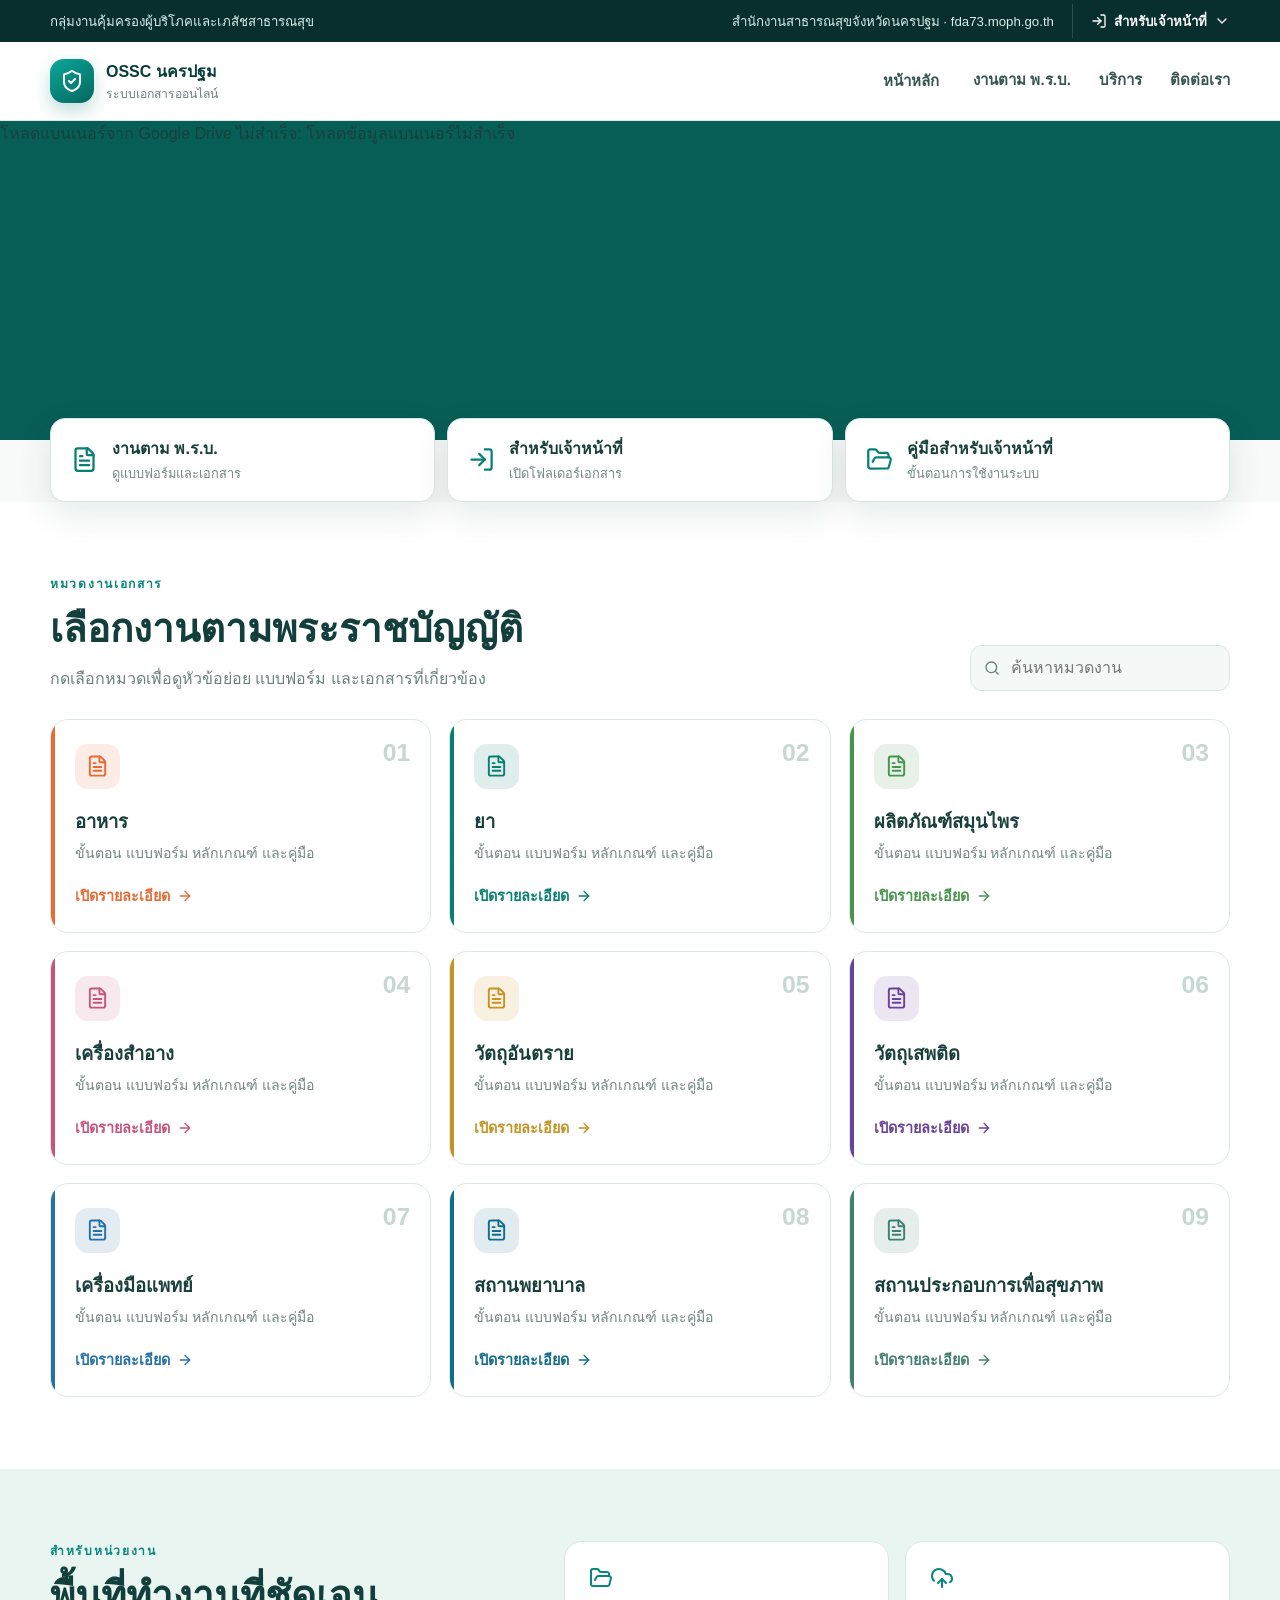
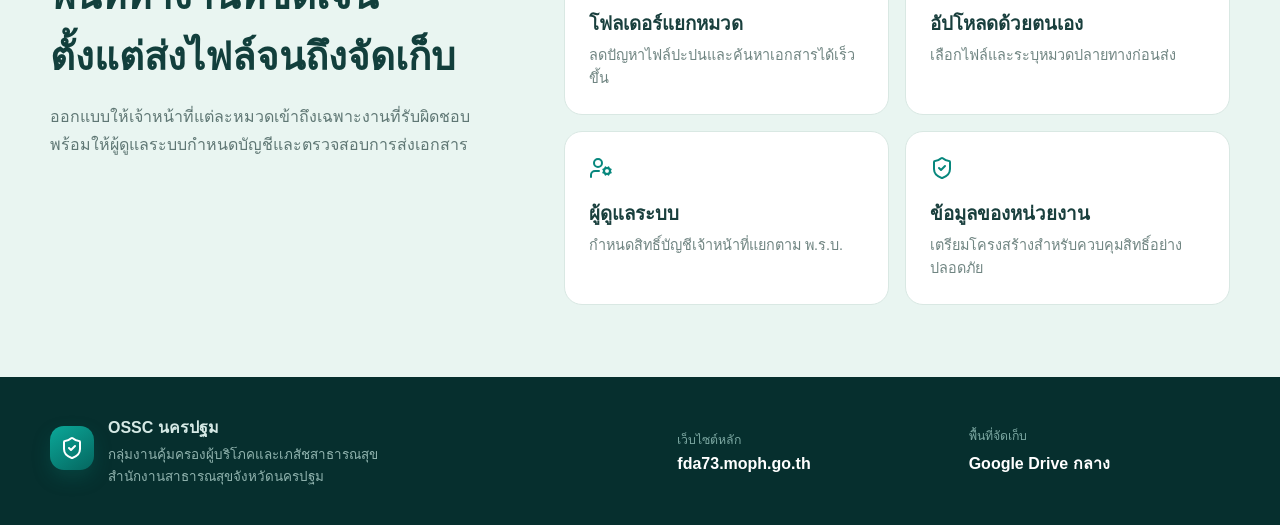
==== index.html @ 19f2eda3 "Add files via upload" ====
<!doctype html>
<html lang="th"><head><meta charset="UTF-8"><meta name="viewport" content="width=device-width, initial-scale=1"><title>OSSC นครปฐม | ระบบเอกสารออนไลน์</title><meta name="description" content="ระบบเอกสารออนไลน์ สำนักงานสาธารณสุขจังหวัดนครปฐม"><link rel="icon" href="./favicon.svg"><link rel="stylesheet" href="./styles.css" defer></head><body><div id="root"></div><script defer src="./app.js"></script></body></html>
---- styles.css ----
:root{--deep:#063d3a;--teal:#07877d;--paper:#f7faf8;--line:#d8e5e1}*{box-sizing:border-box}html{scroll-behavior:smooth}body{margin:0;background:var(--paper);color:#193f3d;font-family:"Noto Sans Thai","Leelawadee UI",Tahoma,Arial,sans-serif}button,input,select{font:inherit}.container{width:min(1180px,calc(100% - 40px));margin:auto}.topline{background:#082f2e;color:#d6efea;font-size:.83rem}.top-inner{height:38px;display:flex;align-items:center;justify-content:space-between}.main-header{position:sticky;top:0;z-index:40;background:#fffffff5;border-bottom:1px solid #dce9e5;backdrop-filter:blur(12px)}.nav-wrap{height:78px;display:flex;align-items:center;gap:32px}.brand{display:flex;align-items:center;gap:12px;color:var(--deep);text-decoration:none}.brand-mark{width:44px;height:44px;border-radius:14px;display:grid;place-items:center;background:linear-gradient(145deg,#0ba899,#05665f);color:#fff;box-shadow:0 8px 18px #087c7140}.brand-mark svg{width:28px}.brand strong,.brand small{display:block}.brand small{color:#66817e;font-size:.76rem}.nav-links{display:flex;gap:28px;margin-left:auto}.nav-links a{color:#355653;text-decoration:none;font-weight:700;font-size:.94rem}.login-button,.primary-action{border:0;background:var(--deep);color:#fff;border-radius:12px;padding:12px 17px;display:flex;align-items:center;gap:9px;font-weight:800;cursor:pointer}.login-button svg,.primary-action svg,.law-card a svg,.workspace-head a svg{width:18px}.menu-button{display:none;border:0;background:transparent;color:var(--deep)}
.hero{background:radial-gradient(circle at 80% 20%,#32b5a638 0,transparent 24%),linear-gradient(135deg,#effaf6,#d7f0e9 50%,#f8fbf9);padding:72px 0 66px}.hero-layout{display:grid;grid-template-columns:1.2fr .8fr;gap:70px;align-items:center}.eyebrow,.section-heading span,.service-intro>span,.panel-kicker,.modal-kicker,.workspace-head span{letter-spacing:.14em;color:#07877d;font-size:.76rem;font-weight:900}.hero h1{font-size:clamp(2.7rem,5vw,4.8rem);line-height:1.05;letter-spacing:-.045em;margin:18px 0 20px;color:#0b3d3a}.hero-copy>p{font-size:1.08rem;line-height:1.8;max-width:660px;color:#4e6b68}.hero-actions{display:flex;gap:12px;margin-top:30px}.primary-action{padding:15px 20px;background:#087f75}.secondary-action{display:flex;align-items:center;padding:0 18px;color:#164b47;font-weight:800;text-decoration:none}.trust-row{display:flex;align-items:center;gap:9px;margin-top:24px;color:#4a6d68;font-size:.9rem}.trust-row svg{width:18px;color:#0b9c77}.hero-panel{background:#073e3b;color:#fff;padding:34px;border-radius:26px;box-shadow:0 28px 60px #08423d2e}.hero-panel h2{font-size:1.65rem;margin:7px 0 24px}.steps{border-top:1px solid #ffffff29}.steps>div{display:flex;align-items:center;gap:16px;padding:16px 0;border-bottom:1px solid #ffffff26}.steps>div>span{color:#7de1d4;font-weight:900}.steps p{margin:0}.steps strong,.steps small{display:block}.steps small{color:#a9cbc6}.hero-panel>button{width:100%;margin-top:24px;border:0;border-radius:12px;background:#e7b03f;color:#183b38;font-weight:900;padding:13px;display:flex;justify-content:center;align-items:center;gap:8px}.hero-panel>button svg{width:18px}
.banner-section,.laws-section,.services-section{padding:72px 0}.section-heading{display:flex;align-items:end;justify-content:space-between;gap:24px;margin-bottom:28px}.section-heading.compact{align-items:center}.section-heading h2,.service-intro h2{font-size:clamp(1.8rem,3vw,2.7rem);margin:5px 0 0;color:#123f3c}.section-heading p{margin:7px 0 0;color:#6b807d}.slider-controls{display:flex;gap:8px}.slider-controls button{width:42px;height:42px;border:1px solid var(--line);border-radius:50%;background:white;color:#1f5d57;display:grid;place-items:center}.slider-controls svg{width:20px}.banner-frame{position:relative;border-radius:24px;overflow:hidden;background:#d9ebe7;box-shadow:0 18px 50px #1b56501a}.banner-frame img{display:block;width:100%;aspect-ratio:1907/475;object-fit:cover}.banner-dots{position:absolute;bottom:14px;left:50%;transform:translateX(-50%);display:flex;gap:7px;padding:7px 10px;background:#073b3a9c;border-radius:50px}.banner-dots button{width:7px;height:7px;border:0;padding:0;border-radius:50%;background:#ffffff6b}.banner-dots button.active{width:24px;border-radius:7px;background:#fff}.laws-section{background:#fff}.search-box{display:flex;align-items:center;gap:9px;width:260px;background:#f4f8f7;border:1px solid #d9e7e3;border-radius:12px;padding:0 13px;color:#64817d}.search-box svg{width:18px}.search-box input{border:0;outline:0;background:transparent;width:100%;height:44px}.law-grid{display:grid;grid-template-columns:repeat(3,1fr);gap:18px}.law-card{position:relative;border:1px solid #dce8e5;border-radius:18px;padding:24px;background:#fff;overflow:hidden;transition:.2s}.law-card:before{content:"";position:absolute;left:0;top:0;width:4px;height:100%;background:var(--tone)}.law-card:hover{transform:translateY(-4px);box-shadow:0 16px 36px #163f3917}.law-icon{width:45px;height:45px;border-radius:13px;display:grid;place-items:center;background:color-mix(in srgb,var(--tone) 13%,white);color:var(--tone)}.law-icon svg{width:23px}.law-number{position:absolute;right:20px;top:19px;color:#c7d7d3;font-size:1.55rem;font-weight:900}.law-card h3{font-size:1.15rem;margin:18px 0 6px}.law-card p{font-size:.88rem;color:#718582;margin:0 0 20px}.law-card a{display:flex;align-items:center;gap:7px;color:var(--tone);font-weight:900;text-decoration:none;font-size:.9rem}.services-section{background:#e9f5f1}.service-grid{display:grid;grid-template-columns:.8fr 1.2fr;gap:70px}.service-intro{position:sticky;top:120px}.service-intro p{color:#5f7774;line-height:1.75}.service-cards{display:grid;grid-template-columns:1fr 1fr;gap:16px}.service-cards>div{background:#fff;border:1px solid #d9e8e3;border-radius:18px;padding:24px}.service-cards svg{color:#07877d}.service-cards h3{margin:15px 0 6px}.service-cards p{margin:0;color:#708582;font-size:.9rem;line-height:1.6}footer{background:#062f2e;color:#d5e9e5;padding:38px 0}.footer-grid{display:grid;grid-template-columns:1.6fr .7fr .7fr;gap:30px;align-items:center}.footer-brand{display:flex;gap:14px;align-items:center}.footer-brand p{margin:4px 0 0;color:#91b4af;font-size:.84rem;line-height:1.6}footer>div>div>span{display:block;color:#7da9a3;font-size:.77rem;margin-bottom:6px}footer a{color:#fff;text-decoration:none;font-weight:800}
.modal-backdrop{position:fixed;inset:0;z-index:100;background:#042e2dc9;display:grid;place-items:center;padding:20px;backdrop-filter:blur(7px)}.login-modal{position:relative;background:#fff;border-radius:24px;padding:36px;width:min(440px,100%);box-shadow:0 30px 80px #001d1cb8}.modal-close{position:absolute;right:18px;top:18px;border:0;background:#f0f5f4;border-radius:50%;width:38px;height:38px;display:grid;place-items:center}.modal-icon{width:56px;height:56px;border-radius:17px;background:#e1f5ef;color:#087f75;display:grid;place-items:center;margin-bottom:20px}.login-modal h2{margin:5px 0;font-size:1.8rem}.login-modal>p{color:#728783;margin:0 0 22px}.login-modal form label{display:block;font-weight:800;font-size:.9rem;margin:14px 0}.login-modal input,.upload-card select{display:block;width:100%;height:48px;border:1px solid #cfe0dc;border-radius:11px;padding:0 13px;margin-top:7px;outline:none}.login-modal form button{width:100%;border:0;border-radius:11px;background:#087f75;color:#fff;height:49px;font-weight:900;display:flex;align-items:center;justify-content:center;gap:8px;margin-top:20px}.security-note{display:flex;align-items:center;gap:7px;color:#81918f;margin-top:15px}.security-note svg{width:15px}
.portal-overlay{position:fixed;inset:0;z-index:120;background:#f3f8f6;overflow:auto}.portal-overlay>header{height:76px;background:#fff;border-bottom:1px solid #dbe7e4;display:flex;align-items:center;justify-content:space-between;padding:0 28px}.portal-overlay>header>button{border:0;background:#edf5f3;color:#3e625e;border-radius:10px;padding:10px 14px;display:flex;gap:7px}.portal-body{min-height:calc(100vh - 76px);display:grid;grid-template-columns:240px 1fr}.portal-body>aside{background:#073d3a;color:#fff;padding:26px 18px}.portal-user{display:block;padding:15px;border-bottom:1px solid #ffffff26;font-weight:900}.portal-user small{display:block;color:#a8cac5;font-weight:400}.portal-body nav{margin-top:24px;display:grid;gap:6px}.portal-body nav button{display:flex;align-items:center;gap:10px;border:0;background:transparent;color:#b9d5d0;padding:12px;border-radius:10px}.portal-body nav button svg{width:19px}.portal-body nav button.active{background:#ffffff18;color:#fff}.upload-workspace{padding:40px;width:min(900px,100%);margin:auto}.workspace-head{display:flex;justify-content:space-between;align-items:end;margin-bottom:20px}.workspace-head h2{font-size:2rem;margin:5px 0}.workspace-head a{color:#087f75;text-decoration:none;font-weight:900;display:flex;gap:7px}.upload-card{background:#fff;border:1px solid #d9e7e3;border-radius:20px;padding:28px;box-shadow:0 16px 40px #174e4710}.upload-card>label{font-weight:900}.drop-zone{border:2px dashed #bdd7d1;border-radius:16px;background:#f7fbfa;text-align:center;padding:35px;margin:22px 0;cursor:pointer}.drop-zone>svg{color:#079486;width:42px;height:42px}.drop-zone h3{margin:10px 0 4px}.drop-zone p{margin:0 0 15px;color:#79908c}.drop-zone button{border:1px solid #b9d0cb;background:#fff;border-radius:9px;padding:8px 15px}.destination{display:flex;align-items:center;gap:12px;background:#edf7f4;padding:13px;border-radius:12px}.destination svg{color:#087f75}.destination span,.destination small{display:block}.destination small{color:#66817d}.upload-submit{margin-top:18px;margin-left:auto;display:flex;align-items:center;gap:8px;border:0;border-radius:11px;background:#087f75;color:white;padding:12px 20px;font-weight:900}.upload-submit:disabled{opacity:.4}.integration-note{color:#8a6a28;background:#fff7df;border:1px solid #f2d890;padding:11px;border-radius:10px;font-size:.82rem}
@media(max-width:900px){.nav-links{display:none}.nav-links.is-open{display:flex;position:absolute;top:78px;left:20px;right:20px;flex-direction:column;background:#fff;padding:20px;border:1px solid var(--line);border-radius:16px}.menu-button{display:block}.login-button{margin-left:auto}.hero-layout,.service-grid{grid-template-columns:1fr}.law-grid{grid-template-columns:1fr 1fr}.service-intro{position:static}.footer-grid{grid-template-columns:1fr 1fr}.footer-brand{grid-column:1/-1}.portal-body{grid-template-columns:1fr}.portal-body>aside{display:none}}@media(max-width:620px){.container{width:min(100% - 28px,1180px)}.top-contact{display:none}.nav-wrap{height:68px}.brand small{display:none}.login-button{font-size:0;padding:10px}.hero h1{font-size:2.55rem}.hero-layout{gap:34px}.hero-actions{flex-direction:column}.primary-action,.secondary-action{justify-content:center}.secondary-action{padding:12px}.section-heading{align-items:stretch;flex-direction:column}.search-box{width:100%}.law-grid,.service-cards{grid-template-columns:1fr}.banner-frame{border-radius:14px}.banner-frame img{aspect-ratio:2/1}.footer-grid{grid-template-columns:1fr}.footer-brand{grid-column:auto}.upload-workspace{padding:24px 14px}.workspace-head{align-items:start;flex-direction:column;gap:12px}.upload-card{padding:18px}}

/* OSSC section navigation and staff access */
.top-inner{min-height:42px;height:auto}.top-actions{display:flex;align-items:center;gap:18px}.top-actions button{border:0;border-left:1px solid #ffffff25;background:transparent;color:#fff;padding:5px 0 5px 18px;display:flex;align-items:center;gap:7px;font-weight:700;cursor:pointer}.top-actions button svg{width:16px}.brand-button{border:0;background:transparent;padding:0;text-align:left;cursor:pointer}.nav-links a,.nav-links>button{color:#355653;text-decoration:none;font-weight:700;font-size:.94rem;border:0;background:transparent;cursor:pointer}.staff-mobile{display:none}.law-card{cursor:pointer}.law-card>button{display:flex;align-items:center;gap:7px;color:var(--tone);font-weight:900;font-size:.9rem;border:0;background:transparent;padding:0;cursor:pointer}.law-card>button svg{width:16px}.google-login{width:100%;height:50px;border:1px solid #cbdad7;border-radius:11px;background:#fff;color:#244b48;font-weight:800;display:flex;align-items:center;justify-content:center;gap:11px;cursor:pointer;box-shadow:0 3px 10px #153c3610}.google-login span{font-family:Arial,sans-serif;font-size:1.25rem;font-weight:900;color:#4285f4}
.law-detail{min-height:70vh;background:#edf9f6;padding-bottom:80px}.law-hero{background:#d9eeea}.law-hero img{display:block;width:100%;aspect-ratio:1907/475;object-fit:cover}.law-detail-wrap{padding-top:28px}.back-button{border:1px solid #c9ded9;background:#fff;color:#255b55;border-radius:10px;padding:10px 14px;display:flex;align-items:center;gap:8px;font-weight:800;cursor:pointer}.back-button svg{width:18px}.law-title{text-align:center;background:#fff;border:1px solid #dce9e5;border-radius:18px;padding:26px;margin:22px 0}.law-title span{color:#07877d;font-size:.76rem;letter-spacing:.14em;font-weight:900}.law-title h1{font-size:clamp(2rem,4vw,3.2rem);margin:4px 0;color:#123f3c}.law-title p{margin:0;color:#6c817e}.accordion-grid{display:grid;grid-template-columns:1fr 1fr;align-items:start;gap:14px}.accordion-card{background:#fff;border:1px solid #d6e5e1;border-radius:13px;overflow:hidden}.accordion-card>button{width:100%;border:0;background:#087f75;color:#fff;padding:15px 18px;display:flex;align-items:center;justify-content:space-between;text-align:left;font-weight:900;cursor:pointer}.accordion-card>button svg{width:19px}.accordion-content{padding:18px}.accordion-content ul{margin:0 0 18px;padding:0;list-style:none;display:grid;gap:9px}.accordion-content li{display:flex;align-items:flex-start;gap:9px;color:#294f4b;line-height:1.55}.accordion-content li svg{width:17px;min-width:17px;color:#0a8a7e;margin-top:3px}.accordion-content>a{display:flex;align-items:center;justify-content:center;gap:8px;padding:11px;border-radius:9px;background:#e7f5f1;color:#08776e;font-weight:900;text-decoration:none}.accordion-content>a svg{width:16px}.empty-docs{text-align:center;padding:16px 10px 22px;color:#6d8480}.empty-docs svg{width:34px;color:#7aa39c}.empty-docs p{margin:8px 0 2px;font-weight:800}.empty-docs small{display:block}
@media(max-width:900px){.menu-button{margin-left:auto}.staff-mobile{display:block!important}.accordion-grid{grid-template-columns:1fr}}@media(max-width:620px){.top-actions button{border-left:0;padding-left:0}.law-hero img{aspect-ratio:2/1}}

/* Compact public introduction */
.hero-slider{position:relative;width:100%;aspect-ratio:1907/475;overflow:hidden;background:#075e57}.hero-slide-track,.hero-slide-track img{position:absolute;inset:0;width:100%;height:100%}.hero-slide-track img{object-fit:cover;opacity:0;transform:scale(1.015);transition:opacity .65s ease,transform 5.5s ease}.hero-slide-track img.active{opacity:1;transform:scale(1)}.hero-slide-arrow{position:absolute;z-index:2;top:50%;transform:translateY(-50%);width:48px;height:48px;border:1px solid #ffffff80;border-radius:50%;background:#043d3bad;color:#fff;display:grid;place-items:center;cursor:pointer;backdrop-filter:blur(6px);transition:.2s}.hero-slide-arrow:hover{background:#fff;color:#075e57}.hero-slide-arrow.previous{left:28px}.hero-slide-arrow.next{right:28px}.hero-slide-arrow svg{width:25px}.hero-slide-dots{position:absolute;z-index:2;left:50%;bottom:20px;transform:translateX(-50%);display:flex;gap:8px;padding:8px 11px;border-radius:30px;background:#033d3a99;backdrop-filter:blur(6px)}.hero-slide-dots button{width:9px;height:9px;padding:0;border:0;border-radius:10px;background:#ffffff75;cursor:pointer;transition:.2s}.hero-slide-dots button.active{width:30px;background:#fff}.hero-shortcuts{position:relative;z-index:3;margin-top:-22px}.hero-shortcuts>.container{display:grid;grid-template-columns:repeat(3,1fr);gap:12px}.hero-shortcuts a,.hero-shortcuts button{min-height:82px;border:1px solid #d8e6e2;border-radius:15px;background:#fff;color:#173f3c;text-decoration:none;display:flex;align-items:center;gap:14px;padding:17px 20px;text-align:left;box-shadow:0 12px 34px #073b361b;cursor:pointer}.hero-shortcuts svg{width:27px;height:27px;color:#087f75;flex:none}.hero-shortcuts strong,.hero-shortcuts small{display:block}.hero-shortcuts small{margin-top:2px;color:#718783;font-size:.8rem}
.compact-hero{padding:38px 0 40px}.compact-hero .hero-layout{display:block}.compact-hero .hero-copy{max-width:900px}.compact-hero h1{font-size:clamp(2rem,4vw,3.55rem);line-height:1.13;margin:10px 0 12px;letter-spacing:-.035em}.compact-hero .hero-copy>p{margin:0;max-width:760px}.compact-hero .hero-actions{margin-top:20px}.compact-hero .primary-action{text-decoration:none;width:max-content}
.staff-menu-wrap{position:relative}.staff-dropdown{position:absolute;right:0;top:calc(100% + 8px);z-index:90;width:245px;background:#fff;border:1px solid #d7e6e2;border-radius:12px;padding:7px;box-shadow:0 18px 44px #052f2d38}.top-actions .staff-dropdown button{width:100%;border:0;background:#fff;color:#214b47;padding:11px 12px;border-radius:8px;display:flex;align-items:center;gap:9px;text-align:left;font-weight:800}.top-actions .staff-dropdown button:hover{background:#eaf6f3}.top-actions .staff-dropdown svg{width:18px}
.guide-modal{position:relative;background:#fff;border-radius:24px;padding:34px;width:min(520px,100%);box-shadow:0 30px 80px #001d1cb8}.guide-modal h2{font-size:1.8rem;margin:5px 0 18px}.guide-steps{border-top:1px solid #d9e7e3}.guide-steps>div{display:flex;gap:16px;align-items:center;padding:15px 0;border-bottom:1px solid #d9e7e3}.guide-steps>div>span{color:#07877d;font-weight:900}.guide-steps p{margin:0}.guide-steps strong,.guide-steps small{display:block}.guide-steps small{color:#738984;margin-top:2px}.guide-login{width:100%;margin-top:20px;border:0;border-radius:11px;background:#087f75;color:#fff;padding:13px;font-weight:900;display:flex;align-items:center;justify-content:center;gap:8px}.guide-login svg{width:18px}
@media(max-width:900px){.hero-shortcuts>.container{grid-template-columns:1fr}.hero-shortcuts{margin-top:12px}.hero-shortcuts a,.hero-shortcuts button{min-height:68px}.hero-slider{aspect-ratio:2.35/1}.hero-slide-arrow{width:40px;height:40px}.hero-slide-arrow.previous{left:12px}.hero-slide-arrow.next{right:12px}}
@media(max-width:620px){.compact-hero{padding:30px 0}.compact-hero h1{font-size:2.2rem}.compact-hero .primary-action{width:100%}.staff-dropdown{right:-6px}.hero-slider{aspect-ratio:1.7/1}.hero-slide-track img{object-position:center}.hero-slide-dots{bottom:10px}.hero-slide-arrow{width:34px;height:34px}.hero-slide-arrow svg{width:20px}.hero-shortcuts>.container{gap:8px}.hero-shortcuts small{font-size:.76rem}}
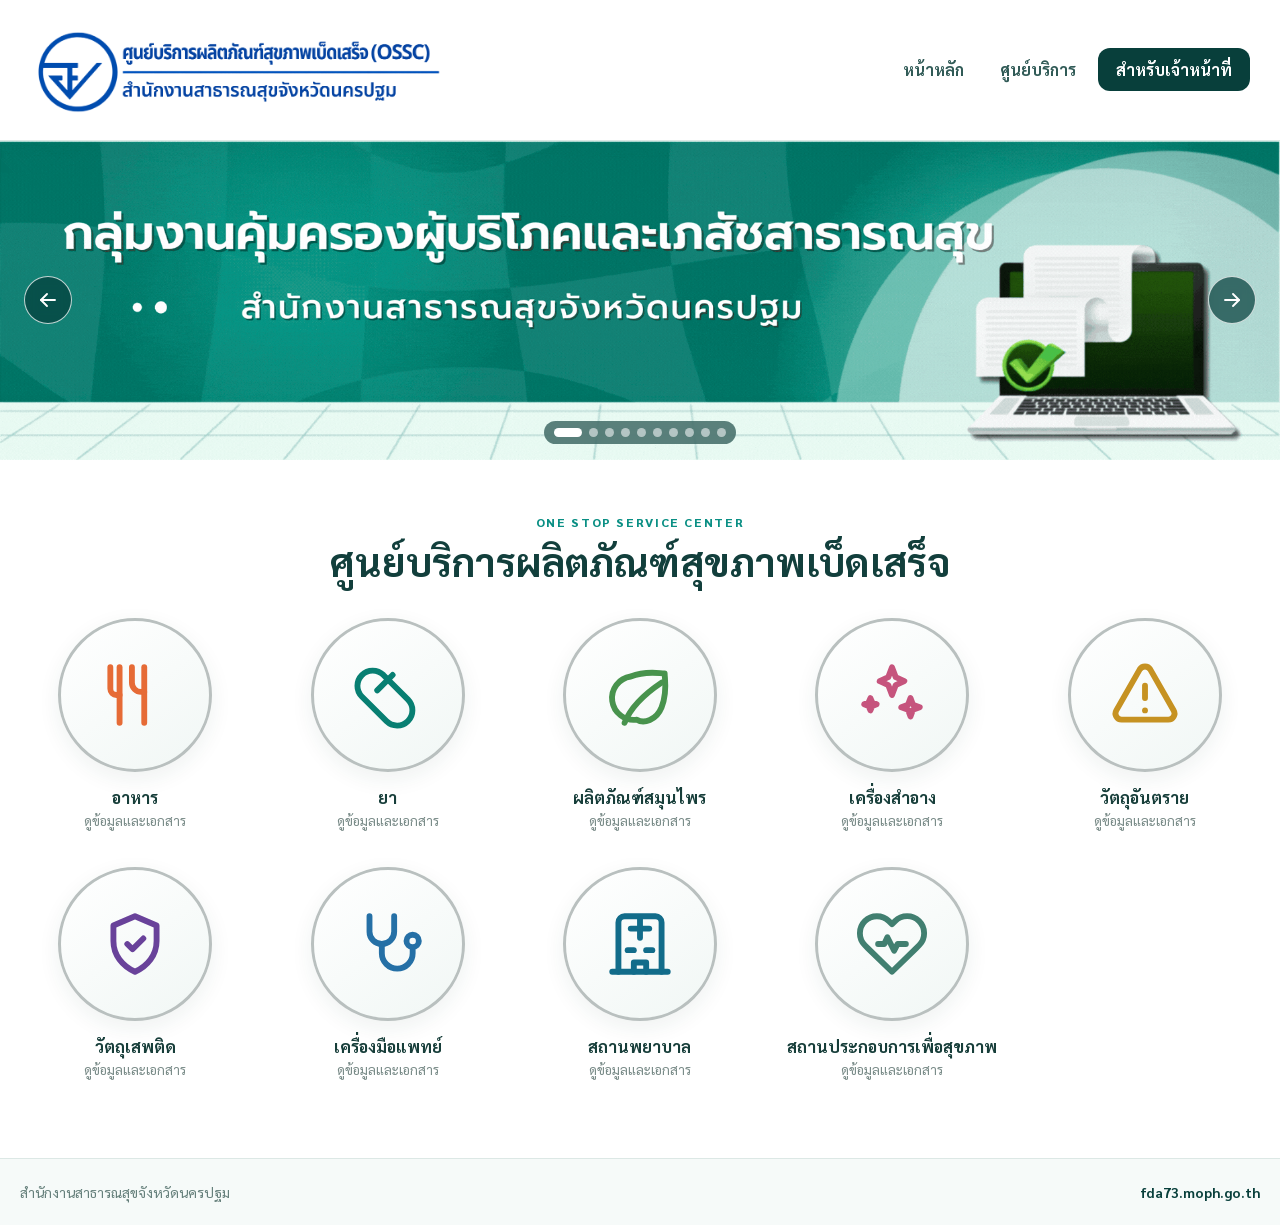
==== commit b11f503c: "index.html Updated the HTML structure and added versioning to CSS and JS files." ====
--- a/index.html
+++ b/index.html
@@ -1,2 +1,30 @@
 <!doctype html>
-<html lang="th"><head><meta charset="UTF-8"><meta name="viewport" content="width=device-width, initial-scale=1"><title>OSSC นครปฐม | ระบบเอกสารออนไลน์</title><meta name="description" content="ระบบเอกสารออนไลน์ สำนักงานสาธารณสุขจังหวัดนครปฐม"><link rel="icon" href="./favicon.svg"><link rel="stylesheet" href="./styles.css" defer></head><body><div id="root"></div><script defer src="./app.js"></script></body></html>
+<html lang="th">
+<head>
+  <meta charset="UTF-8">
+  <meta name="viewport" content="width=device-width, initial-scale=1">
+
+  <title>OSSC นครปฐม | ระบบเอกสารออนไลน์</title>
+
+  <meta
+    name="description"
+    content="ระบบเอกสารออนไลน์ สำนักงานสาธารณสุขจังหวัดนครปฐม"
+  >
+
+  <link rel="icon" href="./favicon.svg">
+
+  <link
+    rel="stylesheet"
+    href="./styles.css?v=20261006-3"
+  >
+</head>
+
+<body>
+  <div id="root"></div>
+
+  <script
+    defer
+    src="./app.js?v=20261006-3"
+  ></script>
+</body>
+</html>
--- a/styles.css
+++ b/styles.css
@@ -1,19 +1,649 @@
-:root{--deep:#063d3a;--teal:#07877d;--paper:#f7faf8;--line:#d8e5e1}*{box-sizing:border-box}html{scroll-behavior:smooth}body{margin:0;background:var(--paper);color:#193f3d;font-family:"Noto Sans Thai","Leelawadee UI",Tahoma,Arial,sans-serif}button,input,select{font:inherit}.container{width:min(1180px,calc(100% - 40px));margin:auto}.topline{background:#082f2e;color:#d6efea;font-size:.83rem}.top-inner{height:38px;display:flex;align-items:center;justify-content:space-between}.main-header{position:sticky;top:0;z-index:40;background:#fffffff5;border-bottom:1px solid #dce9e5;backdrop-filter:blur(12px)}.nav-wrap{height:78px;display:flex;align-items:center;gap:32px}.brand{display:flex;align-items:center;gap:12px;color:var(--deep);text-decoration:none}.brand-mark{width:44px;height:44px;border-radius:14px;display:grid;place-items:center;background:linear-gradient(145deg,#0ba899,#05665f);color:#fff;box-shadow:0 8px 18px #087c7140}.brand-mark svg{width:28px}.brand strong,.brand small{display:block}.brand small{color:#66817e;font-size:.76rem}.nav-links{display:flex;gap:28px;margin-left:auto}.nav-links a{color:#355653;text-decoration:none;font-weight:700;font-size:.94rem}.login-button,.primary-action{border:0;background:var(--deep);color:#fff;border-radius:12px;padding:12px 17px;display:flex;align-items:center;gap:9px;font-weight:800;cursor:pointer}.login-button svg,.primary-action svg,.law-card a svg,.workspace-head a svg{width:18px}.menu-button{display:none;border:0;background:transparent;color:var(--deep)}
-.hero{background:radial-gradient(circle at 80% 20%,#32b5a638 0,transparent 24%),linear-gradient(135deg,#effaf6,#d7f0e9 50%,#f8fbf9);padding:72px 0 66px}.hero-layout{display:grid;grid-template-columns:1.2fr .8fr;gap:70px;align-items:center}.eyebrow,.section-heading span,.service-intro>span,.panel-kicker,.modal-kicker,.workspace-head span{letter-spacing:.14em;color:#07877d;font-size:.76rem;font-weight:900}.hero h1{font-size:clamp(2.7rem,5vw,4.8rem);line-height:1.05;letter-spacing:-.045em;margin:18px 0 20px;color:#0b3d3a}.hero-copy>p{font-size:1.08rem;line-height:1.8;max-width:660px;color:#4e6b68}.hero-actions{display:flex;gap:12px;margin-top:30px}.primary-action{padding:15px 20px;background:#087f75}.secondary-action{display:flex;align-items:center;padding:0 18px;color:#164b47;font-weight:800;text-decoration:none}.trust-row{display:flex;align-items:center;gap:9px;margin-top:24px;color:#4a6d68;font-size:.9rem}.trust-row svg{width:18px;color:#0b9c77}.hero-panel{background:#073e3b;color:#fff;padding:34px;border-radius:26px;box-shadow:0 28px 60px #08423d2e}.hero-panel h2{font-size:1.65rem;margin:7px 0 24px}.steps{border-top:1px solid #ffffff29}.steps>div{display:flex;align-items:center;gap:16px;padding:16px 0;border-bottom:1px solid #ffffff26}.steps>div>span{color:#7de1d4;font-weight:900}.steps p{margin:0}.steps strong,.steps small{display:block}.steps small{color:#a9cbc6}.hero-panel>button{width:100%;margin-top:24px;border:0;border-radius:12px;background:#e7b03f;color:#183b38;font-weight:900;padding:13px;display:flex;justify-content:center;align-items:center;gap:8px}.hero-panel>button svg{width:18px}
-.banner-section,.laws-section,.services-section{padding:72px 0}.section-heading{display:flex;align-items:end;justify-content:space-between;gap:24px;margin-bottom:28px}.section-heading.compact{align-items:center}.section-heading h2,.service-intro h2{font-size:clamp(1.8rem,3vw,2.7rem);margin:5px 0 0;color:#123f3c}.section-heading p{margin:7px 0 0;color:#6b807d}.slider-controls{display:flex;gap:8px}.slider-controls button{width:42px;height:42px;border:1px solid var(--line);border-radius:50%;background:white;color:#1f5d57;display:grid;place-items:center}.slider-controls svg{width:20px}.banner-frame{position:relative;border-radius:24px;overflow:hidden;background:#d9ebe7;box-shadow:0 18px 50px #1b56501a}.banner-frame img{display:block;width:100%;aspect-ratio:1907/475;object-fit:cover}.banner-dots{position:absolute;bottom:14px;left:50%;transform:translateX(-50%);display:flex;gap:7px;padding:7px 10px;background:#073b3a9c;border-radius:50px}.banner-dots button{width:7px;height:7px;border:0;padding:0;border-radius:50%;background:#ffffff6b}.banner-dots button.active{width:24px;border-radius:7px;background:#fff}.laws-section{background:#fff}.search-box{display:flex;align-items:center;gap:9px;width:260px;background:#f4f8f7;border:1px solid #d9e7e3;border-radius:12px;padding:0 13px;color:#64817d}.search-box svg{width:18px}.search-box input{border:0;outline:0;background:transparent;width:100%;height:44px}.law-grid{display:grid;grid-template-columns:repeat(3,1fr);gap:18px}.law-card{position:relative;border:1px solid #dce8e5;border-radius:18px;padding:24px;background:#fff;overflow:hidden;transition:.2s}.law-card:before{content:"";position:absolute;left:0;top:0;width:4px;height:100%;background:var(--tone)}.law-card:hover{transform:translateY(-4px);box-shadow:0 16px 36px #163f3917}.law-icon{width:45px;height:45px;border-radius:13px;display:grid;place-items:center;background:color-mix(in srgb,var(--tone) 13%,white);color:var(--tone)}.law-icon svg{width:23px}.law-number{position:absolute;right:20px;top:19px;color:#c7d7d3;font-size:1.55rem;font-weight:900}.law-card h3{font-size:1.15rem;margin:18px 0 6px}.law-card p{font-size:.88rem;color:#718582;margin:0 0 20px}.law-card a{display:flex;align-items:center;gap:7px;color:var(--tone);font-weight:900;text-decoration:none;font-size:.9rem}.services-section{background:#e9f5f1}.service-grid{display:grid;grid-template-columns:.8fr 1.2fr;gap:70px}.service-intro{position:sticky;top:120px}.service-intro p{color:#5f7774;line-height:1.75}.service-cards{display:grid;grid-template-columns:1fr 1fr;gap:16px}.service-cards>div{background:#fff;border:1px solid #d9e8e3;border-radius:18px;padding:24px}.service-cards svg{color:#07877d}.service-cards h3{margin:15px 0 6px}.service-cards p{margin:0;color:#708582;font-size:.9rem;line-height:1.6}footer{background:#062f2e;color:#d5e9e5;padding:38px 0}.footer-grid{display:grid;grid-template-columns:1.6fr .7fr .7fr;gap:30px;align-items:center}.footer-brand{display:flex;gap:14px;align-items:center}.footer-brand p{margin:4px 0 0;color:#91b4af;font-size:.84rem;line-height:1.6}footer>div>div>span{display:block;color:#7da9a3;font-size:.77rem;margin-bottom:6px}footer a{color:#fff;text-decoration:none;font-weight:800}
-.modal-backdrop{position:fixed;inset:0;z-index:100;background:#042e2dc9;display:grid;place-items:center;padding:20px;backdrop-filter:blur(7px)}.login-modal{position:relative;background:#fff;border-radius:24px;padding:36px;width:min(440px,100%);box-shadow:0 30px 80px #001d1cb8}.modal-close{position:absolute;right:18px;top:18px;border:0;background:#f0f5f4;border-radius:50%;width:38px;height:38px;display:grid;place-items:center}.modal-icon{width:56px;height:56px;border-radius:17px;background:#e1f5ef;color:#087f75;display:grid;place-items:center;margin-bottom:20px}.login-modal h2{margin:5px 0;font-size:1.8rem}.login-modal>p{color:#728783;margin:0 0 22px}.login-modal form label{display:block;font-weight:800;font-size:.9rem;margin:14px 0}.login-modal input,.upload-card select{display:block;width:100%;height:48px;border:1px solid #cfe0dc;border-radius:11px;padding:0 13px;margin-top:7px;outline:none}.login-modal form button{width:100%;border:0;border-radius:11px;background:#087f75;color:#fff;height:49px;font-weight:900;display:flex;align-items:center;justify-content:center;gap:8px;margin-top:20px}.security-note{display:flex;align-items:center;gap:7px;color:#81918f;margin-top:15px}.security-note svg{width:15px}
-.portal-overlay{position:fixed;inset:0;z-index:120;background:#f3f8f6;overflow:auto}.portal-overlay>header{height:76px;background:#fff;border-bottom:1px solid #dbe7e4;display:flex;align-items:center;justify-content:space-between;padding:0 28px}.portal-overlay>header>button{border:0;background:#edf5f3;color:#3e625e;border-radius:10px;padding:10px 14px;display:flex;gap:7px}.portal-body{min-height:calc(100vh - 76px);display:grid;grid-template-columns:240px 1fr}.portal-body>aside{background:#073d3a;color:#fff;padding:26px 18px}.portal-user{display:block;padding:15px;border-bottom:1px solid #ffffff26;font-weight:900}.portal-user small{display:block;color:#a8cac5;font-weight:400}.portal-body nav{margin-top:24px;display:grid;gap:6px}.portal-body nav button{display:flex;align-items:center;gap:10px;border:0;background:transparent;color:#b9d5d0;padding:12px;border-radius:10px}.portal-body nav button svg{width:19px}.portal-body nav button.active{background:#ffffff18;color:#fff}.upload-workspace{padding:40px;width:min(900px,100%);margin:auto}.workspace-head{display:flex;justify-content:space-between;align-items:end;margin-bottom:20px}.workspace-head h2{font-size:2rem;margin:5px 0}.workspace-head a{color:#087f75;text-decoration:none;font-weight:900;display:flex;gap:7px}.upload-card{background:#fff;border:1px solid #d9e7e3;border-radius:20px;padding:28px;box-shadow:0 16px 40px #174e4710}.upload-card>label{font-weight:900}.drop-zone{border:2px dashed #bdd7d1;border-radius:16px;background:#f7fbfa;text-align:center;padding:35px;margin:22px 0;cursor:pointer}.drop-zone>svg{color:#079486;width:42px;height:42px}.drop-zone h3{margin:10px 0 4px}.drop-zone p{margin:0 0 15px;color:#79908c}.drop-zone button{border:1px solid #b9d0cb;background:#fff;border-radius:9px;padding:8px 15px}.destination{display:flex;align-items:center;gap:12px;background:#edf7f4;padding:13px;border-radius:12px}.destination svg{color:#087f75}.destination span,.destination small{display:block}.destination small{color:#66817d}.upload-submit{margin-top:18px;margin-left:auto;display:flex;align-items:center;gap:8px;border:0;border-radius:11px;background:#087f75;color:white;padding:12px 20px;font-weight:900}.upload-submit:disabled{opacity:.4}.integration-note{color:#8a6a28;background:#fff7df;border:1px solid #f2d890;padding:11px;border-radius:10px;font-size:.82rem}
-@media(max-width:900px){.nav-links{display:none}.nav-links.is-open{display:flex;position:absolute;top:78px;left:20px;right:20px;flex-direction:column;background:#fff;padding:20px;border:1px solid var(--line);border-radius:16px}.menu-button{display:block}.login-button{margin-left:auto}.hero-layout,.service-grid{grid-template-columns:1fr}.law-grid{grid-template-columns:1fr 1fr}.service-intro{position:static}.footer-grid{grid-template-columns:1fr 1fr}.footer-brand{grid-column:1/-1}.portal-body{grid-template-columns:1fr}.portal-body>aside{display:none}}@media(max-width:620px){.container{width:min(100% - 28px,1180px)}.top-contact{display:none}.nav-wrap{height:68px}.brand small{display:none}.login-button{font-size:0;padding:10px}.hero h1{font-size:2.55rem}.hero-layout{gap:34px}.hero-actions{flex-direction:column}.primary-action,.secondary-action{justify-content:center}.secondary-action{padding:12px}.section-heading{align-items:stretch;flex-direction:column}.search-box{width:100%}.law-grid,.service-cards{grid-template-columns:1fr}.banner-frame{border-radius:14px}.banner-frame img{aspect-ratio:2/1}.footer-grid{grid-template-columns:1fr}.footer-brand{grid-column:auto}.upload-workspace{padding:24px 14px}.workspace-head{align-items:start;flex-direction:column;gap:12px}.upload-card{padding:18px}}
-
-/* OSSC section navigation and staff access */
-.top-inner{min-height:42px;height:auto}.top-actions{display:flex;align-items:center;gap:18px}.top-actions button{border:0;border-left:1px solid #ffffff25;background:transparent;color:#fff;padding:5px 0 5px 18px;display:flex;align-items:center;gap:7px;font-weight:700;cursor:pointer}.top-actions button svg{width:16px}.brand-button{border:0;background:transparent;padding:0;text-align:left;cursor:pointer}.nav-links a,.nav-links>button{color:#355653;text-decoration:none;font-weight:700;font-size:.94rem;border:0;background:transparent;cursor:pointer}.staff-mobile{display:none}.law-card{cursor:pointer}.law-card>button{display:flex;align-items:center;gap:7px;color:var(--tone);font-weight:900;font-size:.9rem;border:0;background:transparent;padding:0;cursor:pointer}.law-card>button svg{width:16px}.google-login{width:100%;height:50px;border:1px solid #cbdad7;border-radius:11px;background:#fff;color:#244b48;font-weight:800;display:flex;align-items:center;justify-content:center;gap:11px;cursor:pointer;box-shadow:0 3px 10px #153c3610}.google-login span{font-family:Arial,sans-serif;font-size:1.25rem;font-weight:900;color:#4285f4}
-.law-detail{min-height:70vh;background:#edf9f6;padding-bottom:80px}.law-hero{background:#d9eeea}.law-hero img{display:block;width:100%;aspect-ratio:1907/475;object-fit:cover}.law-detail-wrap{padding-top:28px}.back-button{border:1px solid #c9ded9;background:#fff;color:#255b55;border-radius:10px;padding:10px 14px;display:flex;align-items:center;gap:8px;font-weight:800;cursor:pointer}.back-button svg{width:18px}.law-title{text-align:center;background:#fff;border:1px solid #dce9e5;border-radius:18px;padding:26px;margin:22px 0}.law-title span{color:#07877d;font-size:.76rem;letter-spacing:.14em;font-weight:900}.law-title h1{font-size:clamp(2rem,4vw,3.2rem);margin:4px 0;color:#123f3c}.law-title p{margin:0;color:#6c817e}.accordion-grid{display:grid;grid-template-columns:1fr 1fr;align-items:start;gap:14px}.accordion-card{background:#fff;border:1px solid #d6e5e1;border-radius:13px;overflow:hidden}.accordion-card>button{width:100%;border:0;background:#087f75;color:#fff;padding:15px 18px;display:flex;align-items:center;justify-content:space-between;text-align:left;font-weight:900;cursor:pointer}.accordion-card>button svg{width:19px}.accordion-content{padding:18px}.accordion-content ul{margin:0 0 18px;padding:0;list-style:none;display:grid;gap:9px}.accordion-content li{display:flex;align-items:flex-start;gap:9px;color:#294f4b;line-height:1.55}.accordion-content li svg{width:17px;min-width:17px;color:#0a8a7e;margin-top:3px}.accordion-content>a{display:flex;align-items:center;justify-content:center;gap:8px;padding:11px;border-radius:9px;background:#e7f5f1;color:#08776e;font-weight:900;text-decoration:none}.accordion-content>a svg{width:16px}.empty-docs{text-align:center;padding:16px 10px 22px;color:#6d8480}.empty-docs svg{width:34px;color:#7aa39c}.empty-docs p{margin:8px 0 2px;font-weight:800}.empty-docs small{display:block}
-@media(max-width:900px){.menu-button{margin-left:auto}.staff-mobile{display:block!important}.accordion-grid{grid-template-columns:1fr}}@media(max-width:620px){.top-actions button{border-left:0;padding-left:0}.law-hero img{aspect-ratio:2/1}}
-
-/* Compact public introduction */
-.hero-slider{position:relative;width:100%;aspect-ratio:1907/475;overflow:hidden;background:#075e57}.hero-slide-track,.hero-slide-track img{position:absolute;inset:0;width:100%;height:100%}.hero-slide-track img{object-fit:cover;opacity:0;transform:scale(1.015);transition:opacity .65s ease,transform 5.5s ease}.hero-slide-track img.active{opacity:1;transform:scale(1)}.hero-slide-arrow{position:absolute;z-index:2;top:50%;transform:translateY(-50%);width:48px;height:48px;border:1px solid #ffffff80;border-radius:50%;background:#043d3bad;color:#fff;display:grid;place-items:center;cursor:pointer;backdrop-filter:blur(6px);transition:.2s}.hero-slide-arrow:hover{background:#fff;color:#075e57}.hero-slide-arrow.previous{left:28px}.hero-slide-arrow.next{right:28px}.hero-slide-arrow svg{width:25px}.hero-slide-dots{position:absolute;z-index:2;left:50%;bottom:20px;transform:translateX(-50%);display:flex;gap:8px;padding:8px 11px;border-radius:30px;background:#033d3a99;backdrop-filter:blur(6px)}.hero-slide-dots button{width:9px;height:9px;padding:0;border:0;border-radius:10px;background:#ffffff75;cursor:pointer;transition:.2s}.hero-slide-dots button.active{width:30px;background:#fff}.hero-shortcuts{position:relative;z-index:3;margin-top:-22px}.hero-shortcuts>.container{display:grid;grid-template-columns:repeat(3,1fr);gap:12px}.hero-shortcuts a,.hero-shortcuts button{min-height:82px;border:1px solid #d8e6e2;border-radius:15px;background:#fff;color:#173f3c;text-decoration:none;display:flex;align-items:center;gap:14px;padding:17px 20px;text-align:left;box-shadow:0 12px 34px #073b361b;cursor:pointer}.hero-shortcuts svg{width:27px;height:27px;color:#087f75;flex:none}.hero-shortcuts strong,.hero-shortcuts small{display:block}.hero-shortcuts small{margin-top:2px;color:#718783;font-size:.8rem}
-.compact-hero{padding:38px 0 40px}.compact-hero .hero-layout{display:block}.compact-hero .hero-copy{max-width:900px}.compact-hero h1{font-size:clamp(2rem,4vw,3.55rem);line-height:1.13;margin:10px 0 12px;letter-spacing:-.035em}.compact-hero .hero-copy>p{margin:0;max-width:760px}.compact-hero .hero-actions{margin-top:20px}.compact-hero .primary-action{text-decoration:none;width:max-content}
-.staff-menu-wrap{position:relative}.staff-dropdown{position:absolute;right:0;top:calc(100% + 8px);z-index:90;width:245px;background:#fff;border:1px solid #d7e6e2;border-radius:12px;padding:7px;box-shadow:0 18px 44px #052f2d38}.top-actions .staff-dropdown button{width:100%;border:0;background:#fff;color:#214b47;padding:11px 12px;border-radius:8px;display:flex;align-items:center;gap:9px;text-align:left;font-weight:800}.top-actions .staff-dropdown button:hover{background:#eaf6f3}.top-actions .staff-dropdown svg{width:18px}
-.guide-modal{position:relative;background:#fff;border-radius:24px;padding:34px;width:min(520px,100%);box-shadow:0 30px 80px #001d1cb8}.guide-modal h2{font-size:1.8rem;margin:5px 0 18px}.guide-steps{border-top:1px solid #d9e7e3}.guide-steps>div{display:flex;gap:16px;align-items:center;padding:15px 0;border-bottom:1px solid #d9e7e3}.guide-steps>div>span{color:#07877d;font-weight:900}.guide-steps p{margin:0}.guide-steps strong,.guide-steps small{display:block}.guide-steps small{color:#738984;margin-top:2px}.guide-login{width:100%;margin-top:20px;border:0;border-radius:11px;background:#087f75;color:#fff;padding:13px;font-weight:900;display:flex;align-items:center;justify-content:center;gap:8px}.guide-login svg{width:18px}
-@media(max-width:900px){.hero-shortcuts>.container{grid-template-columns:1fr}.hero-shortcuts{margin-top:12px}.hero-shortcuts a,.hero-shortcuts button{min-height:68px}.hero-slider{aspect-ratio:2.35/1}.hero-slide-arrow{width:40px;height:40px}.hero-slide-arrow.previous{left:12px}.hero-slide-arrow.next{right:12px}}
-@media(max-width:620px){.compact-hero{padding:30px 0}.compact-hero h1{font-size:2.2rem}.compact-hero .primary-action{width:100%}.staff-dropdown{right:-6px}.hero-slider{aspect-ratio:1.7/1}.hero-slide-track img{object-position:center}.hero-slide-dots{bottom:10px}.hero-slide-arrow{width:34px;height:34px}.hero-slide-arrow svg{width:20px}.hero-shortcuts>.container{gap:8px}.hero-shortcuts small{font-size:.76rem}}
+@import url("https://fonts.googleapis.com/css2?family=Sarabun:wght@400;500;600;700;800&display=swap");
+
+:root{
+  --deep:#083f3b;
+  --deep-2:#0a5751;
+  --teal:#0a8f84;
+  --teal-soft:#e8f7f4;
+  --paper:#f7faf9;
+  --white:#ffffff;
+  --text:#173e3a;
+  --muted:#6c817e;
+  --line:#dce8e5;
+  --shadow:0 16px 40px rgba(18,63,58,.10);
+}
+
+*{box-sizing:border-box}
+html{scroll-behavior:smooth}
+body{
+  margin:0;
+  background:var(--paper);
+  color:var(--text);
+  font-family:"Sarabun","Noto Sans Thai","Leelawadee UI",Tahoma,Arial,sans-serif;
+}
+button,input{font:inherit}
+button{cursor:pointer}
+img{max-width:100%}
+.container{width:min(1240px,calc(100% - 40px));margin:auto}
+
+/* Header: no dark top bar */
+.main-header{
+  position:sticky;
+  top:0;
+  z-index:50;
+  background:rgba(255,255,255,.97);
+  border-bottom:1px solid var(--line);
+  backdrop-filter:blur(14px);
+}
+.nav-wrap{
+  min-height:92px;
+  display:flex;
+  align-items:center;
+  gap:28px;
+}
+.brand{
+  border:0;
+  background:transparent;
+  padding:0;
+  display:flex;
+  align-items:center;
+  margin-right:auto;
+}
+.site-logo{
+  display:block;
+  width:auto;
+  height:68px;
+  object-fit:contain;
+  object-position:left center;
+}
+.nav-links{
+  display:flex;
+  align-items:center;
+  gap:8px;
+}
+.nav-links a,
+.staff-link,
+.back-top{
+  border:0;
+  background:transparent;
+  color:#315b57;
+  text-decoration:none;
+  font-weight:700;
+  padding:11px 14px;
+  border-radius:12px;
+  transition:.2s ease;
+}
+.nav-links a:hover,
+.staff-link:hover{
+  background:#eef7f5;
+  color:var(--deep);
+}
+.staff-link{
+  background:var(--deep);
+  color:#fff;
+  padding-inline:18px;
+}
+.staff-link:hover{background:var(--deep-2);color:#fff}
+.menu-button{
+  display:none;
+  width:44px;
+  height:44px;
+  border:1px solid var(--line);
+  border-radius:12px;
+  background:#fff;
+  color:var(--deep);
+}
+.menu-button svg,.back-top svg{width:20px;height:20px}
+
+/* Banner */
+.hero-slider{
+  position:relative;
+  width:100%;
+  aspect-ratio:1907/475;
+  overflow:hidden;
+  background:#dcefeb;
+}
+.hero-slide-track,
+.hero-slide-track img{
+  position:absolute;
+  inset:0;
+  width:100%;
+  height:100%;
+}
+.hero-slide-track img{
+  object-fit:cover;
+  opacity:0;
+  transform:scale(1.012);
+  transition:opacity .55s ease,transform 5.5s ease;
+}
+.hero-slide-track img.active{
+  opacity:1;
+  transform:scale(1);
+}
+.hero-slide-arrow{
+  position:absolute;
+  top:50%;
+  transform:translateY(-50%);
+  z-index:4;
+  width:48px;
+  height:48px;
+  display:grid;
+  place-items:center;
+  border:1px solid rgba(255,255,255,.75);
+  border-radius:50%;
+  background:rgba(3,61,58,.70);
+  color:#fff;
+  backdrop-filter:blur(6px);
+  transition:.2s ease;
+}
+.hero-slide-arrow:hover{background:#fff;color:var(--deep)}
+.hero-slide-arrow.previous{left:24px}
+.hero-slide-arrow.next{right:24px}
+.hero-slide-arrow svg{width:24px;height:24px}
+.hero-slide-dots{
+  position:absolute;
+  z-index:4;
+  left:50%;
+  bottom:16px;
+  transform:translateX(-50%);
+  display:flex;
+  gap:7px;
+  padding:7px 10px;
+  border-radius:40px;
+  background:rgba(4,54,51,.62);
+  backdrop-filter:blur(6px);
+}
+.hero-slide-dots button{
+  width:9px;
+  height:9px;
+  padding:0;
+  border:0;
+  border-radius:10px;
+  background:rgba(255,255,255,.55);
+  transition:.2s ease;
+}
+.hero-slide-dots button.active{width:28px;background:#fff}
+
+/* Public services */
+.laws-section{
+  padding:58px 0 74px;
+  background:#fff;
+}
+.section-heading{
+  display:flex;
+  justify-content:space-between;
+  align-items:flex-end;
+  gap:30px;
+  margin-bottom:30px;
+}
+.section-heading span,
+.law-title>span{
+  display:block;
+  color:var(--teal);
+  font-size:.78rem;
+  font-weight:800;
+  letter-spacing:.13em;
+}
+.section-heading h1{
+  margin:7px 0 7px;
+  font-size:clamp(1.9rem,3.1vw,2.8rem);
+  line-height:1.2;
+  color:#123f3c;
+}
+.section-heading p{margin:0;color:var(--muted);line-height:1.7}
+.search-box{
+  width:300px;
+  height:48px;
+  display:flex;
+  align-items:center;
+  gap:10px;
+  padding:0 14px;
+  background:#f7faf9;
+  border:1px solid var(--line);
+  border-radius:14px;
+  color:#708782;
+}
+.search-box svg{width:20px;height:20px}
+.search-box input{
+  width:100%;
+  border:0;
+  outline:0;
+  background:transparent;
+  color:var(--text);
+}
+.law-grid{
+  display:grid;
+  grid-template-columns:repeat(3,1fr);
+  gap:18px;
+}
+.law-card{
+  --tone:#0a8f84;
+  min-height:220px;
+  position:relative;
+  border:1px solid #dfe9e7;
+  border-radius:22px;
+  background:#fff;
+  padding:24px;
+  text-align:left;
+  color:var(--text);
+  overflow:hidden;
+  box-shadow:0 8px 22px rgba(9,65,60,.035);
+  transition:transform .22s ease,box-shadow .22s ease,border-color .22s ease;
+}
+.law-card:before{
+  content:"";
+  position:absolute;
+  left:0;
+  top:0;
+  bottom:0;
+  width:5px;
+  background:var(--tone);
+}
+.law-card:hover{
+  transform:translateY(-5px);
+  box-shadow:var(--shadow);
+  border-color:color-mix(in srgb,var(--tone) 30%,#dfe9e7);
+}
+.law-card-top{display:flex;align-items:flex-start;justify-content:space-between}
+.law-icon{
+  width:56px;
+  height:56px;
+  display:grid;
+  place-items:center;
+  border-radius:17px;
+  color:var(--tone);
+  background:color-mix(in srgb,var(--tone) 11%,white);
+}
+.law-icon svg{width:29px;height:29px}
+.law-number{
+  color:#cad8d5;
+  font-size:1.55rem;
+  font-weight:800;
+}
+.law-card h2{
+  margin:20px 0 7px;
+  font-size:1.2rem;
+  color:#123e3a;
+}
+.law-card p{margin:0;color:#738682;font-size:.9rem;line-height:1.55}
+.law-open{
+  display:flex;
+  align-items:center;
+  gap:8px;
+  margin-top:23px;
+  color:var(--tone);
+  font-weight:800;
+  font-size:.92rem;
+}
+.law-open svg{width:18px;height:18px;transition:.2s}
+.law-card:hover .law-open svg{transform:translateX(4px)}
+
+/* Minimal footer only */
+.simple-footer{
+  border-top:1px solid var(--line);
+  background:#f6faf9;
+}
+.simple-footer .container{
+  min-height:66px;
+  display:flex;
+  align-items:center;
+  justify-content:space-between;
+  gap:20px;
+  color:#66807c;
+  font-size:.88rem;
+}
+.simple-footer a{color:var(--deep);font-weight:700;text-decoration:none}
+
+/* Detail page */
+.detail-nav{min-height:86px}
+.back-top{
+  display:flex;
+  align-items:center;
+  gap:8px;
+  background:#f1f7f5;
+}
+.law-detail{min-height:100vh;background:#edf8f5;padding-bottom:72px}
+.law-hero{background:#d9eeea}
+.law-hero img{
+  display:block;
+  width:100%;
+  aspect-ratio:1907/475;
+  object-fit:cover;
+}
+.law-detail-wrap{padding-top:26px}
+.back-button{
+  border:1px solid #cfe0dc;
+  background:#fff;
+  color:#275b56;
+  border-radius:12px;
+  padding:10px 14px;
+  display:flex;
+  align-items:center;
+  gap:8px;
+  font-weight:700;
+}
+.back-button svg{width:18px;height:18px}
+.law-title{
+  --tone:var(--teal);
+  margin:22px 0;
+  padding:28px;
+  border:1px solid #d9e7e3;
+  border-top:5px solid var(--tone);
+  border-radius:20px;
+  background:#fff;
+  text-align:center;
+}
+.law-title h1{
+  margin:6px 0 6px;
+  color:#113d39;
+  font-size:clamp(2rem,4vw,3rem);
+}
+.law-title p{margin:0;color:var(--muted)}
+.accordion-grid{
+  display:grid;
+  grid-template-columns:1fr 1fr;
+  gap:14px;
+  align-items:start;
+}
+.accordion-card{
+  border:1px solid #d8e7e3;
+  border-radius:16px;
+  overflow:hidden;
+  background:#fff;
+}
+.accordion-toggle{
+  width:100%;
+  border:0;
+  background:#fff;
+  color:#174c47;
+  padding:17px 18px;
+  display:flex;
+  justify-content:space-between;
+  align-items:center;
+  text-align:left;
+  font-weight:800;
+}
+.accordion-toggle svg{width:20px;height:20px;transition:.2s}
+.accordion-card.open .accordion-toggle{
+  background:var(--deep);
+  color:#fff;
+}
+.accordion-card.open .accordion-toggle svg{transform:rotate(180deg)}
+.accordion-content{
+  display:none;
+  padding:18px;
+  border-top:1px solid #edf2f1;
+}
+.accordion-card.open .accordion-content{display:block}
+.accordion-content ul{
+  list-style:none;
+  margin:0 0 16px;
+  padding:0;
+  display:grid;
+  gap:10px;
+}
+.accordion-content li{
+  display:flex;
+  align-items:flex-start;
+  gap:9px;
+  color:#315d58;
+  line-height:1.55;
+}
+.accordion-content li svg{
+  width:17px;
+  height:17px;
+  min-width:17px;
+  margin-top:3px;
+  color:var(--teal);
+}
+.empty-docs{
+  padding:8px 4px 16px;
+  color:#718682;
+  text-align:center;
+}
+.empty-docs p{margin:0}
+.drive-button{
+  display:flex;
+  align-items:center;
+  justify-content:center;
+  gap:8px;
+  padding:12px 14px;
+  border-radius:11px;
+  background:#e7f5f1;
+  color:#08776e;
+  text-decoration:none;
+  font-weight:800;
+}
+.drive-button svg{width:17px;height:17px}
+
+/* Responsive */
+@media(max-width:920px){
+  .site-logo{height:60px}
+  .nav-wrap{min-height:80px}
+  .law-grid{grid-template-columns:1fr 1fr}
+  .accordion-grid{grid-template-columns:1fr}
+}
+
+@media(max-width:720px){
+  .container{width:min(100% - 28px,1240px)}
+  .main-header{position:sticky}
+  .site-logo{height:52px;max-width:230px}
+  .nav-wrap{min-height:72px}
+  .menu-button{display:grid;place-items:center}
+  .nav-links{
+    display:none;
+    position:absolute;
+    left:14px;
+    right:14px;
+    top:72px;
+    padding:12px;
+    border:1px solid var(--line);
+    border-radius:16px;
+    background:#fff;
+    box-shadow:var(--shadow);
+    flex-direction:column;
+    align-items:stretch;
+  }
+  .nav-links.is-open{display:flex}
+  .nav-links a,.staff-link{text-align:center}
+  .hero-slider{aspect-ratio:1.85/1}
+  .hero-slide-arrow{width:38px;height:38px}
+  .hero-slide-arrow.previous{left:10px}
+  .hero-slide-arrow.next{right:10px}
+  .hero-slide-dots{bottom:9px;max-width:80%;overflow:hidden}
+  .section-heading{align-items:stretch;flex-direction:column}
+  .search-box{width:100%}
+  .law-grid{grid-template-columns:1fr}
+  .law-card{min-height:200px}
+  .simple-footer .container{padding:14px 0;flex-direction:column;justify-content:center;text-align:center}
+  .law-hero img{aspect-ratio:1.85/1}
+  .back-top{font-size:.86rem;padding:9px 11px}
+}
+
+@media(max-width:430px){
+  .site-logo{height:45px;max-width:205px}
+  .hero-slider{aspect-ratio:1.55/1}
+  .hero-slide-arrow{width:34px;height:34px}
+  .hero-slide-arrow svg{width:18px;height:18px}
+  .laws-section{padding:42px 0 58px}
+  .section-heading h1{font-size:1.75rem}
+  .law-card{padding:20px}
+  .law-icon{width:52px;height:52px}
+}
+
+
+/* ===== Circular public menu + Directory detail ===== */
+.portal-section{padding:54px 0 76px}
+.portal-section .section-heading{text-align:center;display:block}
+.circle-grid{display:grid;grid-template-columns:repeat(5,1fr);gap:30px 22px;justify-items:center}
+.circle-service{--tone:#0a8f84;width:100%;border:0;background:transparent;color:var(--text);display:flex;flex-direction:column;align-items:center;text-align:center;padding:4px 8px}
+.circle-icon{width:154px;height:154px;border:3px solid #b9c0bf;border-radius:50%;display:grid;place-items:center;background:linear-gradient(145deg,#fff,#f1f7f5);color:var(--tone);box-shadow:0 7px 22px rgba(28,64,59,.07);transition:.25s}
+.circle-icon svg{width:74px;height:74px}
+.circle-service strong{font-size:1.04rem;margin-top:14px}
+.circle-service small{color:#788a87;margin-top:4px}
+.circle-service:hover .circle-icon{transform:translateY(-5px) scale(1.03);border-color:var(--tone);box-shadow:0 14px 30px rgba(28,64,59,.13)}
+
+.directory-wrap,.section-view{padding-top:24px;padding-bottom:70px}
+.directory-bar{margin-top:16px;background:var(--tone);color:#fff;font-weight:800;font-size:1.15rem;padding:14px 16px;border-radius:11px}
+.directory-search{display:grid;grid-template-columns:auto 200px 1fr 48px;gap:14px;align-items:center;margin-top:16px;background:#fff;border:1px solid #dbe6e2;border-radius:15px;padding:13px 15px}
+.directory-search select,.directory-search input{height:44px;border:1px solid #cbd8d4;border-radius:10px;padding:0 12px;background:#fff}
+.directory-search button{height:44px;border:0;border-radius:10px;background:var(--tone);color:#fff;display:grid;place-items:center}
+.directory-search button svg{width:21px;height:21px}
+.directory-summary{margin:24px 0;display:flex;justify-content:space-between;align-items:center;padding:15px;border:1px dashed color-mix(in srgb,var(--tone) 30%,#ddd);border-radius:12px;background:#fff}
+.directory-summary strong{color:var(--tone)}
+.directory-list{display:grid;gap:14px}
+.directory-card{border:1px solid #d9e4df;border-radius:15px;background:#fff;box-shadow:0 5px 16px rgba(26,59,54,.06);overflow:hidden}
+.directory-card-main{width:100%;border:0;background:#fff;padding:18px;display:grid;grid-template-columns:92px 1fr auto;align-items:center;gap:20px;text-align:left}
+.directory-card-icon{height:72px;border-radius:10px;background:#f3f6f4;color:var(--tone);display:grid;place-items:center}
+.directory-card-icon svg{width:40px;height:40px}
+.directory-card-copy small,.directory-card-copy strong,.directory-card-copy span{display:block}
+.directory-card-copy small{color:#83938f}
+.directory-card-copy strong{font-size:1.1rem;margin:2px 0 4px}
+.directory-card-copy span{color:#6f827e}
+.directory-open{display:flex;align-items:center;gap:7px;color:var(--tone);font-weight:800}
+.directory-open svg{width:18px;height:18px}
+
+.section-head{background:#fff;border:1px solid #dbe6e2;border-left:6px solid var(--tone);border-radius:15px;padding:22px;margin:18px 0}
+.section-head span{color:var(--tone);font-weight:800}.section-head h1{margin:4px 0 5px;font-size:1.8rem}.section-head p{margin:0;color:var(--muted)}
+.document-list{display:grid;gap:12px}.document-row{width:100%;border:1px solid #d9e4df;background:#fff;border-radius:14px;padding:16px;display:grid;grid-template-columns:62px 1fr auto;gap:15px;align-items:center;text-align:left;color:var(--text)}
+.document-row:disabled{opacity:1;cursor:default}.document-icon{width:54px;height:54px;border-radius:12px;background:#f2f7f5;color:var(--tone);display:grid;place-items:center}.document-icon svg{width:27px;height:27px}.document-copy small,.document-copy strong{display:block}.document-copy small{color:#879691}.document-copy strong{margin-top:3px}.document-action{color:#8a9895;font-weight:700}
+.drive-panel{border:1px solid #d7e4df;background:#fff;border-radius:15px;overflow:hidden}.drive-panel-head{padding:14px 16px;display:flex;align-items:center;justify-content:space-between;gap:20px;border-bottom:1px solid #e8efec}.drive-panel-head strong,.drive-panel-head span{display:block}.drive-panel-head span{font-size:.88rem;color:#758884;margin-top:2px}.drive-panel-head a{display:flex;align-items:center;gap:7px;color:var(--tone);font-weight:700;text-decoration:none}.drive-panel-head svg{width:16px;height:16px}.drive-frame{width:100%;height:620px;border:0;background:#fff}
+
+@media(max-width:1000px){
+  .circle-grid{
+    grid-template-columns:repeat(3,1fr);
+  }
+
+  .circle-icon{
+    width:140px;
+    height:140px;
+  }
+}
+
+@media(max-width:720px){
+  .circle-grid{
+    grid-template-columns:repeat(2,1fr);
+    gap:22px 12px;
+  }
+
+  .circle-icon{
+    width:124px;
+    height:124px;
+  }
+
+  .circle-icon svg{
+    width:60px;
+    height:60px;
+  }
+
+  .directory-search{
+    grid-template-columns:1fr 46px;
+  }
+
+  .directory-search strong,
+  .directory-search select{
+    display:none;
+  }
+
+  .directory-card-main{
+    grid-template-columns:70px 1fr;
+  }
+
+  .directory-open{
+    grid-column:2;
+  }
+
+  .document-row{
+    grid-template-columns:54px 1fr;
+  }
+
+  .document-action{
+    grid-column:2;
+  }
+
+  .drive-panel-head{
+    align-items:flex-start;
+    flex-direction:column;
+  }
+
+  .drive-frame{
+    height:520px;
+  }
+}
+
+@media(max-width:430px){
+  .circle-icon{
+    width:112px;
+    height:112px;
+  }
+
+  .circle-icon svg{
+    width:54px;
+    height:54px;
+  }
+
+  .circle-service strong{
+    font-size:.96rem;
+  }
+}
+
+
+/* ===== FORCE LARGE OSSC LOGO ===== */
+
+/* Desktop */
+.main-header .nav-wrap{
+  width:100% !important;
+  max-width:none !important;
+  min-height:110px !important;
+  margin:0 !important;
+  padding:0 30px !important;
+}
+
+.main-header .brand{
+  margin-right:auto !important;
+  padding:0 !important;
+  display:flex !important;
+  align-items:center !important;
+  overflow:visible !important;
+}
+
+.main-header .site-logo{
+  width:420px !important;
+  max-width:none !important;
+  height:auto !important;
+  display:block !important;
+  object-fit:contain !important;
+  object-position:left center !important;
+}
+
+
+/* Tablet */
+@media(max-width:1000px){
+  .main-header .nav-wrap{
+    min-height:92px !important;
+    padding:0 20px !important;
+  }
+
+  .main-header .site-logo{
+    width:330px !important;
+  }
+}
+
+
+/* Mobile */
+@media(max-width:720px){
+  .main-header .nav-wrap{
+    min-height:82px !important;
+    padding:0 14px !important;
+  }
+
+  .main-header .site-logo{
+    width:270px !important;
+  }
+}
+
+@media(max-width:430px){
+  .main-header .site-logo{
+    width:235px !important;
+  }
+}
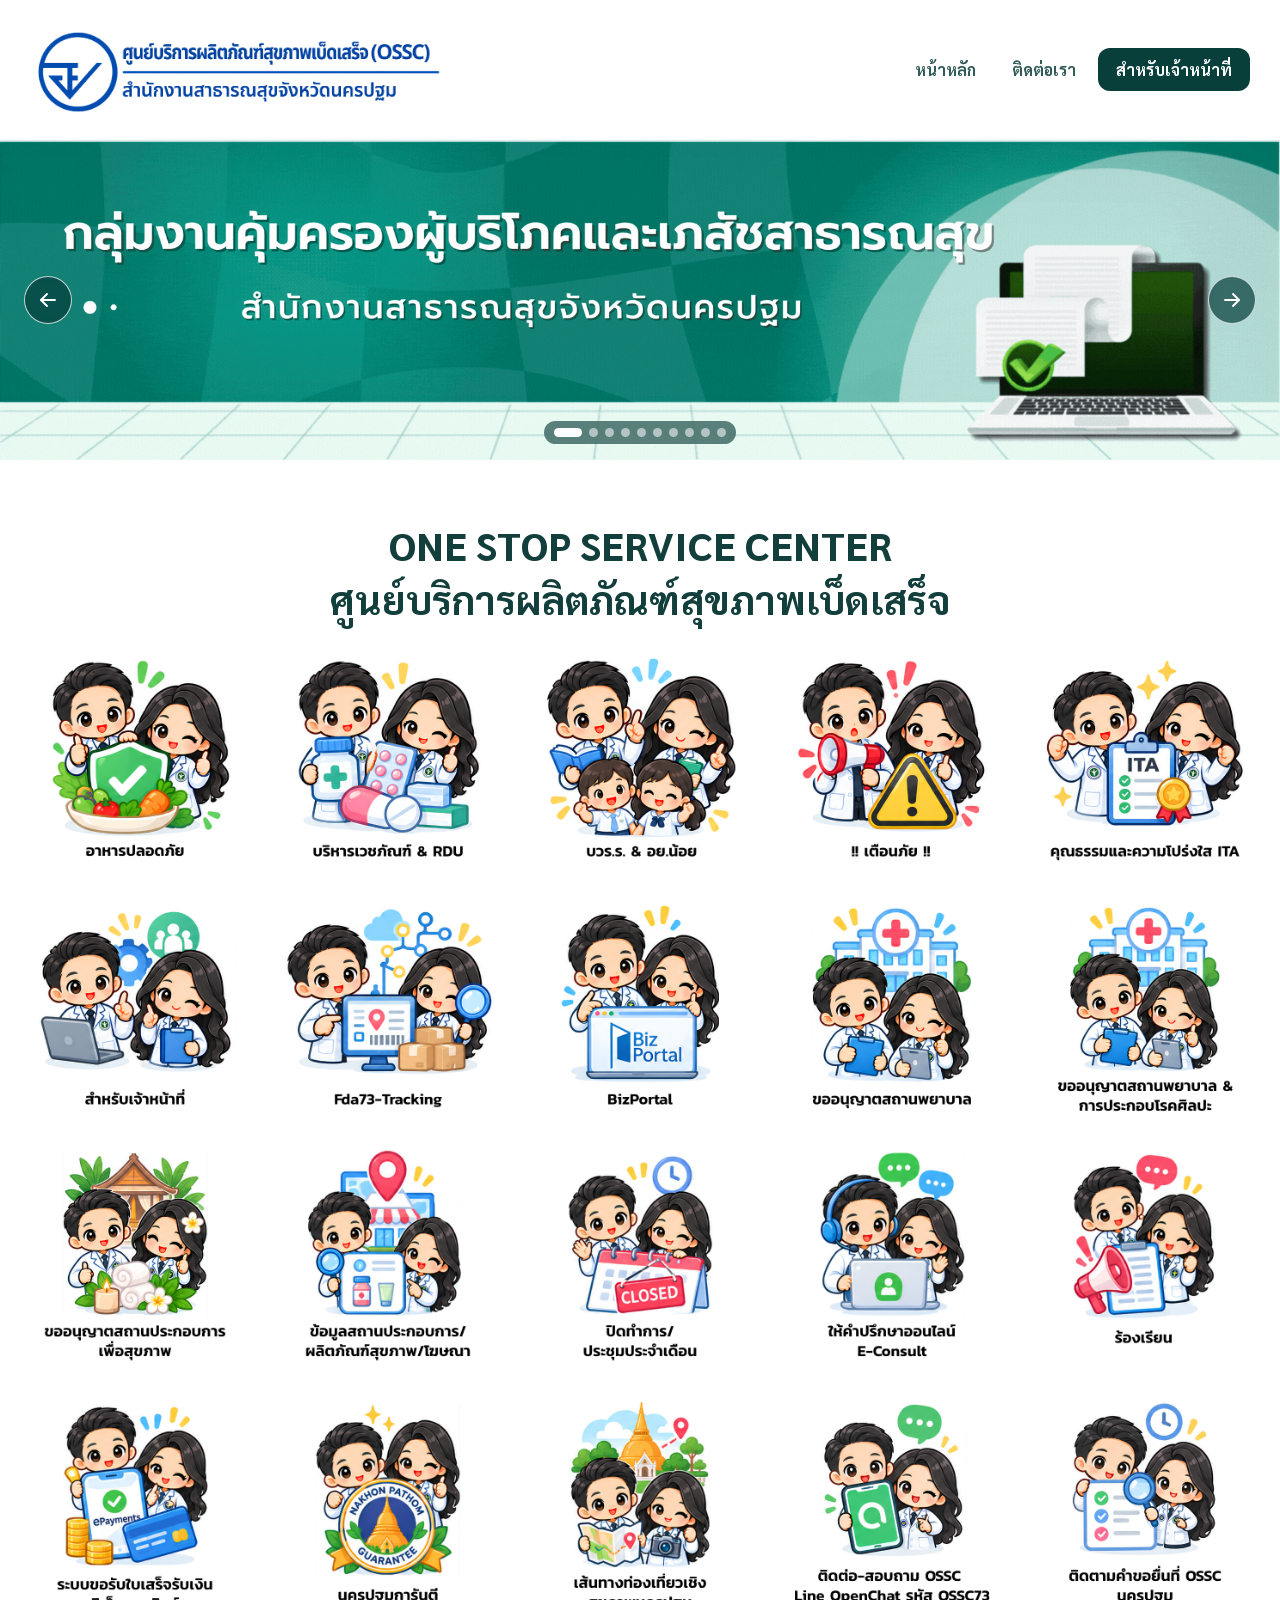
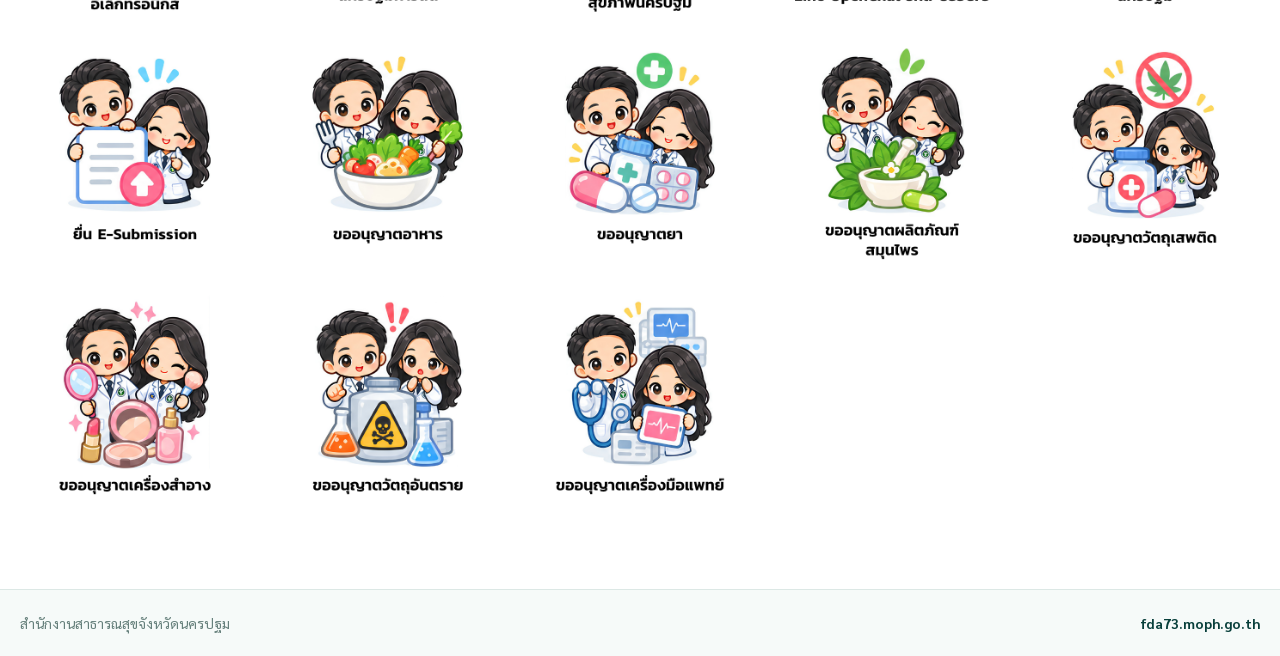
==== commit e27daa51: "index.html" ====
--- a/index.html
+++ b/index.html
@@ -14,17 +14,19 @@
   <link rel="icon" href="./favicon.svg">
 
   <link
-    rel="stylesheet"
-    href="./styles.css?v=20261006-3"
-  >
+  rel="stylesheet"
+  href="./styles.css?v=20261008-1"
+>
 </head>
 
 <body>
   <div id="root"></div>
 
   <script
-    defer
-    src="./app.js?v=20261006-3"
-  ></script>
+  defer
+  src="./app.js?v=20261008-1"
+></script>
+
+  
 </body>
 </html>
--- a/styles.css
+++ b/styles.css
@@ -475,13 +475,49 @@
 /* ===== Circular public menu + Directory detail ===== */
 .portal-section{padding:54px 0 76px}
 .portal-section .section-heading{text-align:center;display:block}
-.circle-grid{display:grid;grid-template-columns:repeat(5,1fr);gap:30px 22px;justify-items:center}
-.circle-service{--tone:#0a8f84;width:100%;border:0;background:transparent;color:var(--text);display:flex;flex-direction:column;align-items:center;text-align:center;padding:4px 8px}
-.circle-icon{width:154px;height:154px;border:3px solid #b9c0bf;border-radius:50%;display:grid;place-items:center;background:linear-gradient(145deg,#fff,#f1f7f5);color:var(--tone);box-shadow:0 7px 22px rgba(28,64,59,.07);transition:.25s}
-.circle-icon svg{width:74px;height:74px}
-.circle-service strong{font-size:1.04rem;margin-top:14px}
-.circle-service small{color:#788a87;margin-top:4px}
-.circle-service:hover .circle-icon{transform:translateY(-5px) scale(1.03);border-color:var(--tone);box-shadow:0 14px 30px rgba(28,64,59,.13)}
+
+.circle-grid{
+  display:grid;
+  grid-template-columns:repeat(5,1fr);
+  gap:28px 22px;
+  justify-items:center;
+  align-items:start;
+}
+
+.circle-service{
+  width:100%;
+  border:0;
+  background:transparent;
+  padding:0;
+  margin:0;
+  cursor:pointer;
+  display:block;
+}
+
+.service-image{
+  width:100%;
+  max-width:220px;
+  height:auto;
+  display:block;
+  margin:0 auto;
+  object-fit:contain;
+  border-radius:18px;
+  transition:
+    transform .22s ease,
+    box-shadow .22s ease;
+}
+
+.circle-service:hover .service-image{
+  transform:translateY(-6px) scale(1.025);
+  box-shadow:0 14px 30px rgba(28,64,59,.13);
+}
+
+.circle-service:focus-visible{
+  outline:3px solid #0a8f84;
+  outline-offset:5px;
+  border-radius:18px;
+}
+
 
 .directory-wrap,.section-view{padding-top:24px;padding-bottom:70px}
 .directory-bar{margin-top:16px;background:var(--tone);color:#fff;font-weight:800;font-size:1.15rem;padding:14px 16px;border-radius:11px}
@@ -514,26 +550,19 @@
     grid-template-columns:repeat(3,1fr);
   }
 
-  .circle-icon{
-    width:140px;
-    height:140px;
+  .service-image{
+    max-width:210px;
   }
 }
 
 @media(max-width:720px){
   .circle-grid{
     grid-template-columns:repeat(2,1fr);
-    gap:22px 12px;
-  }
-
-  .circle-icon{
-    width:124px;
-    height:124px;
-  }
-
-  .circle-icon svg{
-    width:60px;
-    height:60px;
+    gap:20px 12px;
+  }
+
+  .service-image{
+    max-width:190px;
   }
 
   .directory-search{
@@ -572,22 +601,15 @@
 }
 
 @media(max-width:430px){
-  .circle-icon{
-    width:112px;
-    height:112px;
-  }
-
-  .circle-icon svg{
-    width:54px;
-    height:54px;
-  }
-
-  .circle-service strong{
-    font-size:.96rem;
-  }
-}
-
-
+  .circle-grid{
+    grid-template-columns:repeat(2,1fr);
+    gap:16px 10px;
+  }
+
+  .service-image{
+    max-width:165px;
+  }
+}
 /* ===== FORCE LARGE OSSC LOGO ===== */
 
 /* Desktop */
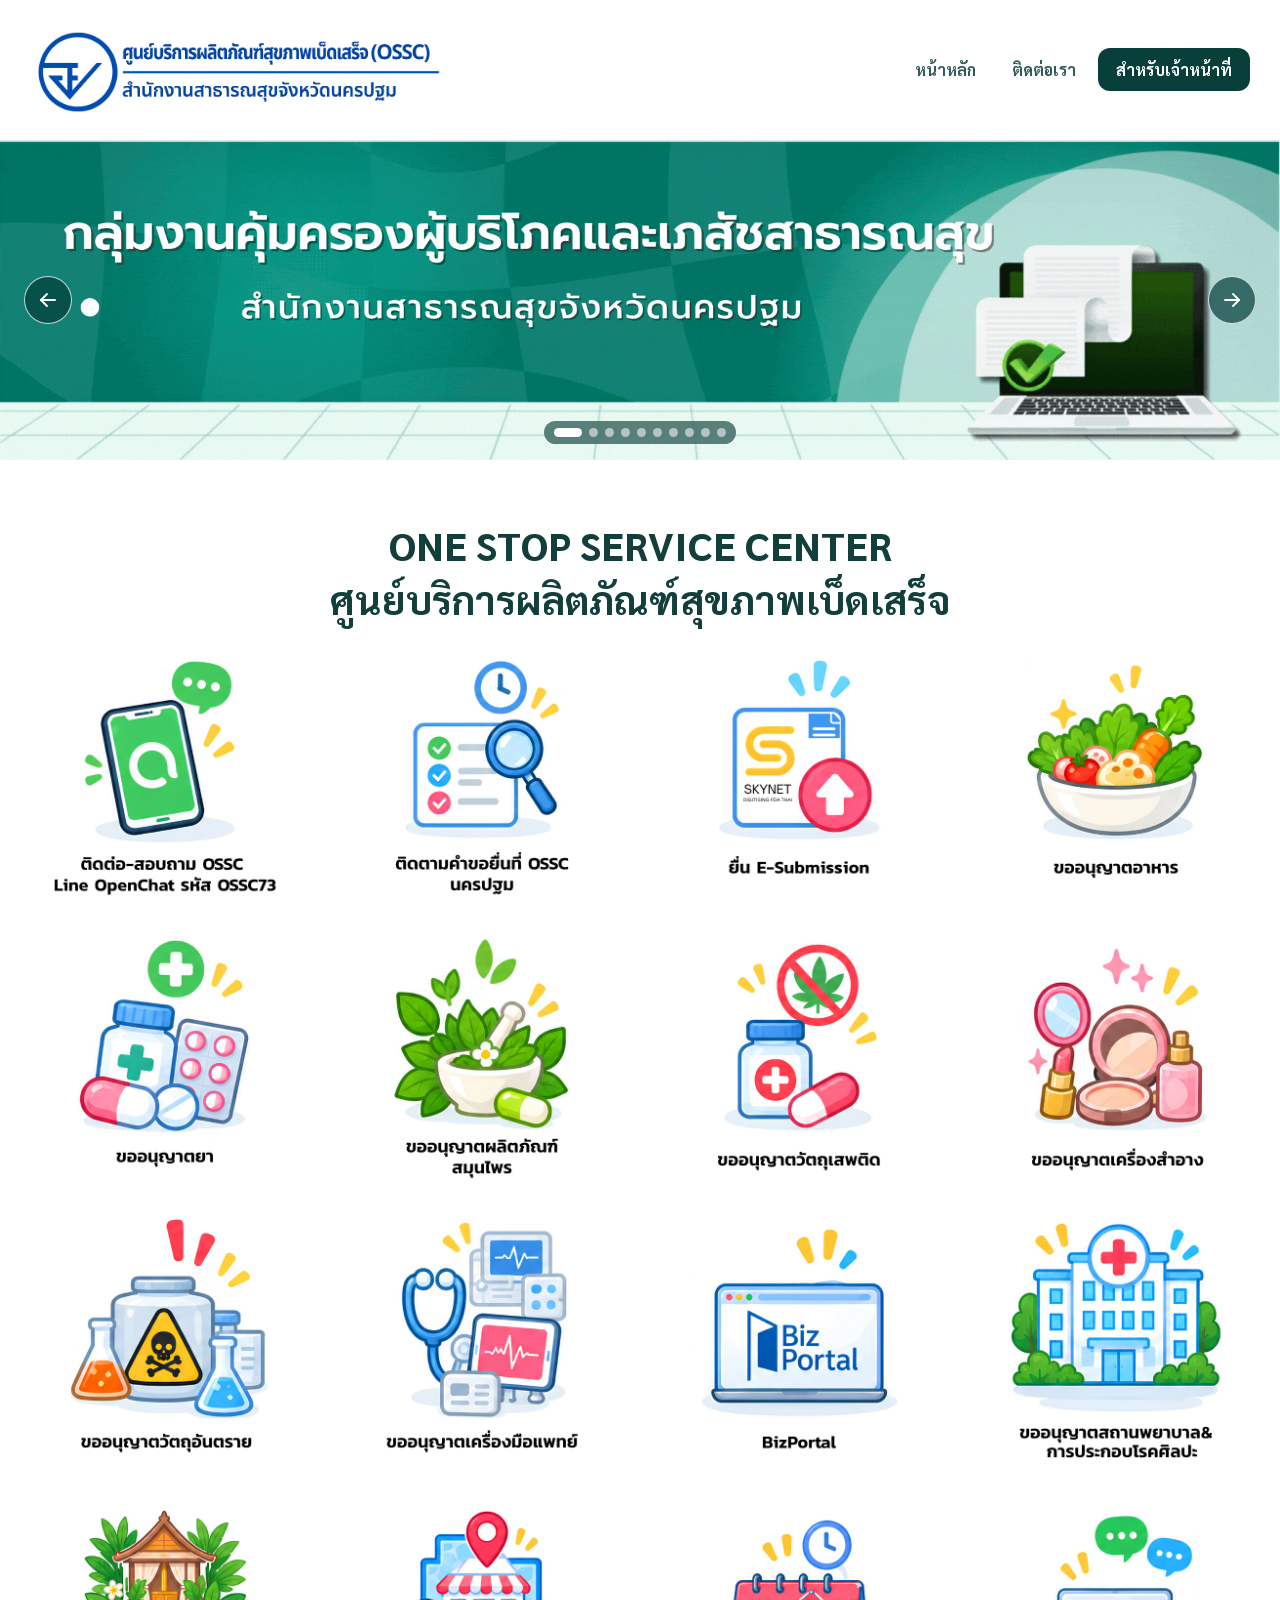
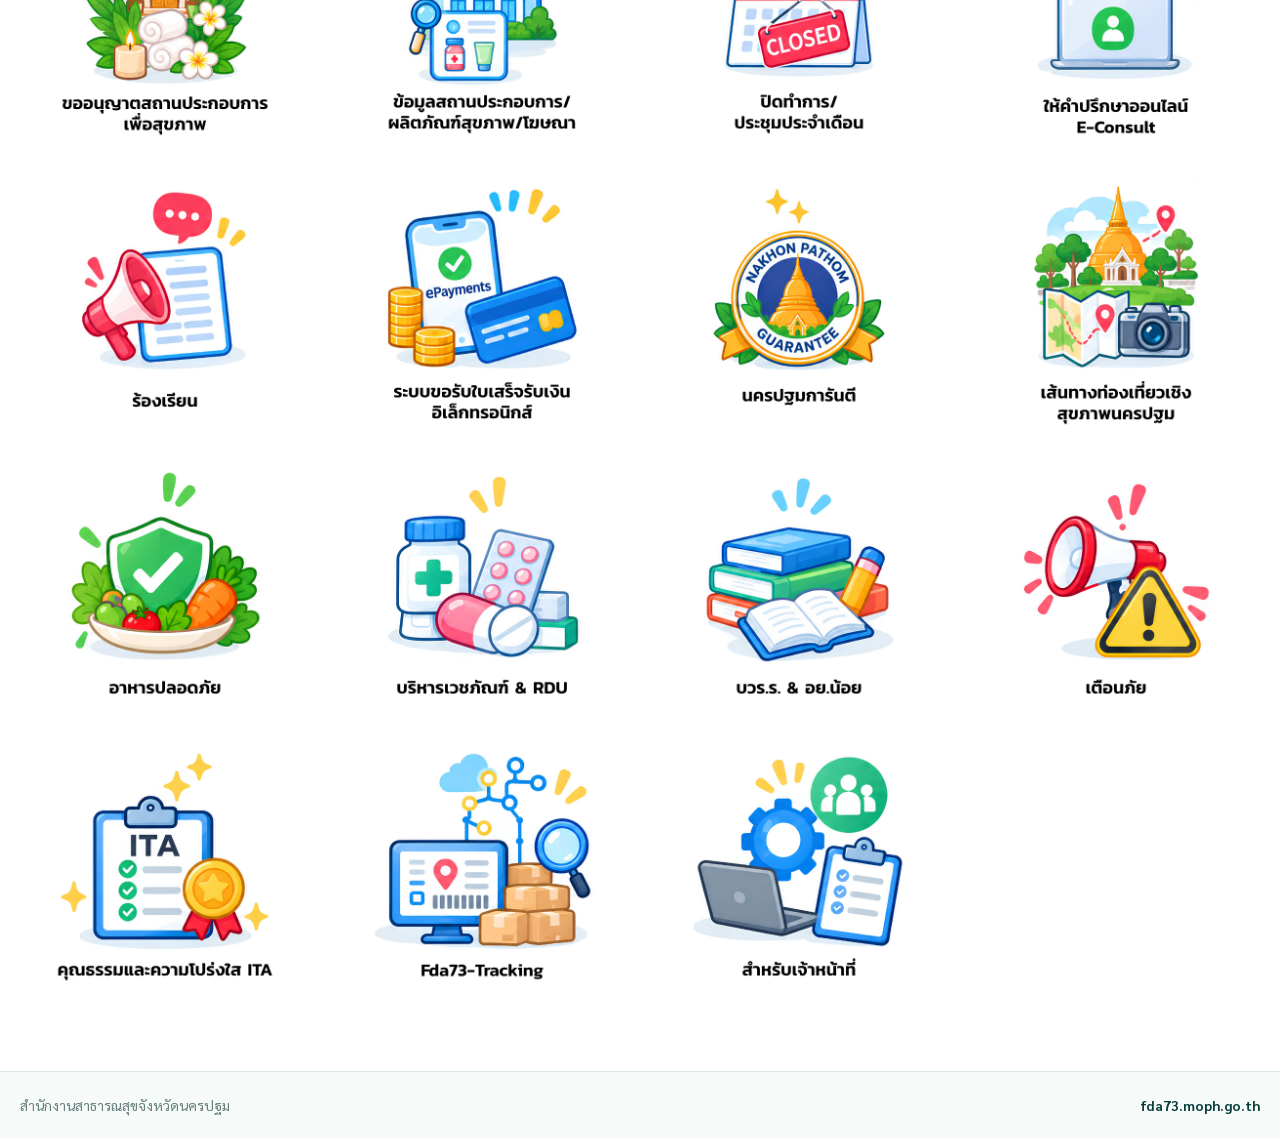
==== commit 18a67038: "index.html" ====
--- a/index.html
+++ b/index.html
@@ -14,19 +14,19 @@
   <link rel="icon" href="./favicon.svg">
 
   <link
-  rel="stylesheet"
-  href="./styles.css?v=20261008-1"
->
+    rel="stylesheet"
+    href="./styles.css"
+  >
 </head>
 
 <body>
   <div id="root"></div>
 
-  <script
-  defer
-  src="./app.js?v=20261008-1"
-></script>
-
+<script>
+  const appScript = document.createElement("script");
+  appScript.src = "./app.js?v=" + Date.now();
+  document.body.appendChild(appScript);
+</script>
   
 </body>
 </html>
--- a/styles.css
+++ b/styles.css
@@ -478,8 +478,8 @@
 
 .circle-grid{
   display:grid;
-  grid-template-columns:repeat(5,1fr);
-  gap:28px 22px;
+  grid-template-columns:repeat(4,1fr);
+  gap:32px 28px;
   justify-items:center;
   align-items:start;
 }
@@ -496,7 +496,8 @@
 
 .service-image{
   width:100%;
-  max-width:220px;
+  max-width:250px;
+  
   height:auto;
   display:block;
   margin:0 auto;
@@ -551,19 +552,22 @@
   }
 
   .service-image{
-    max-width:210px;
+    max-width:220px;
   }
 }
 
 @media(max-width:720px){
   .circle-grid{
     grid-template-columns:repeat(2,1fr);
-    gap:20px 12px;
+    gap:20px 14px;
   }
 
   .service-image{
     max-width:190px;
   }
+
+  
+
 
   .directory-search{
     grid-template-columns:1fr 46px;
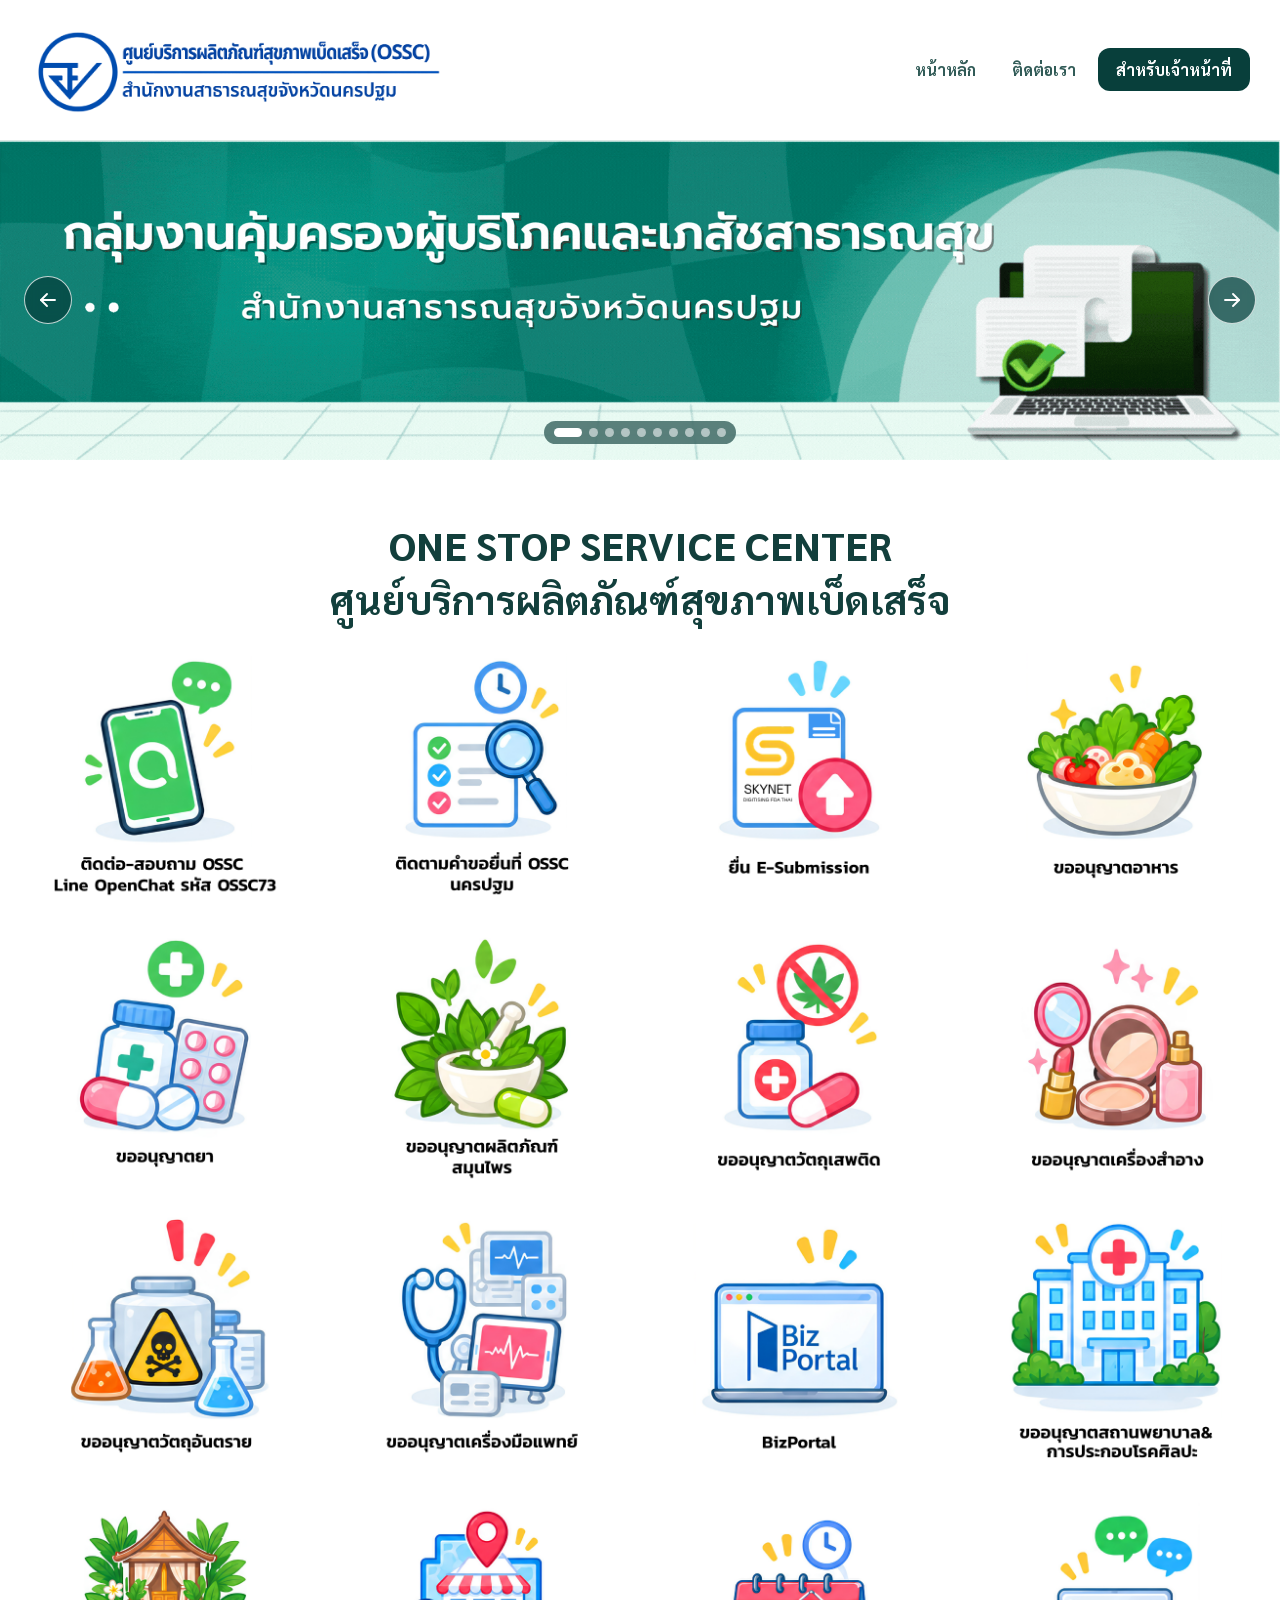
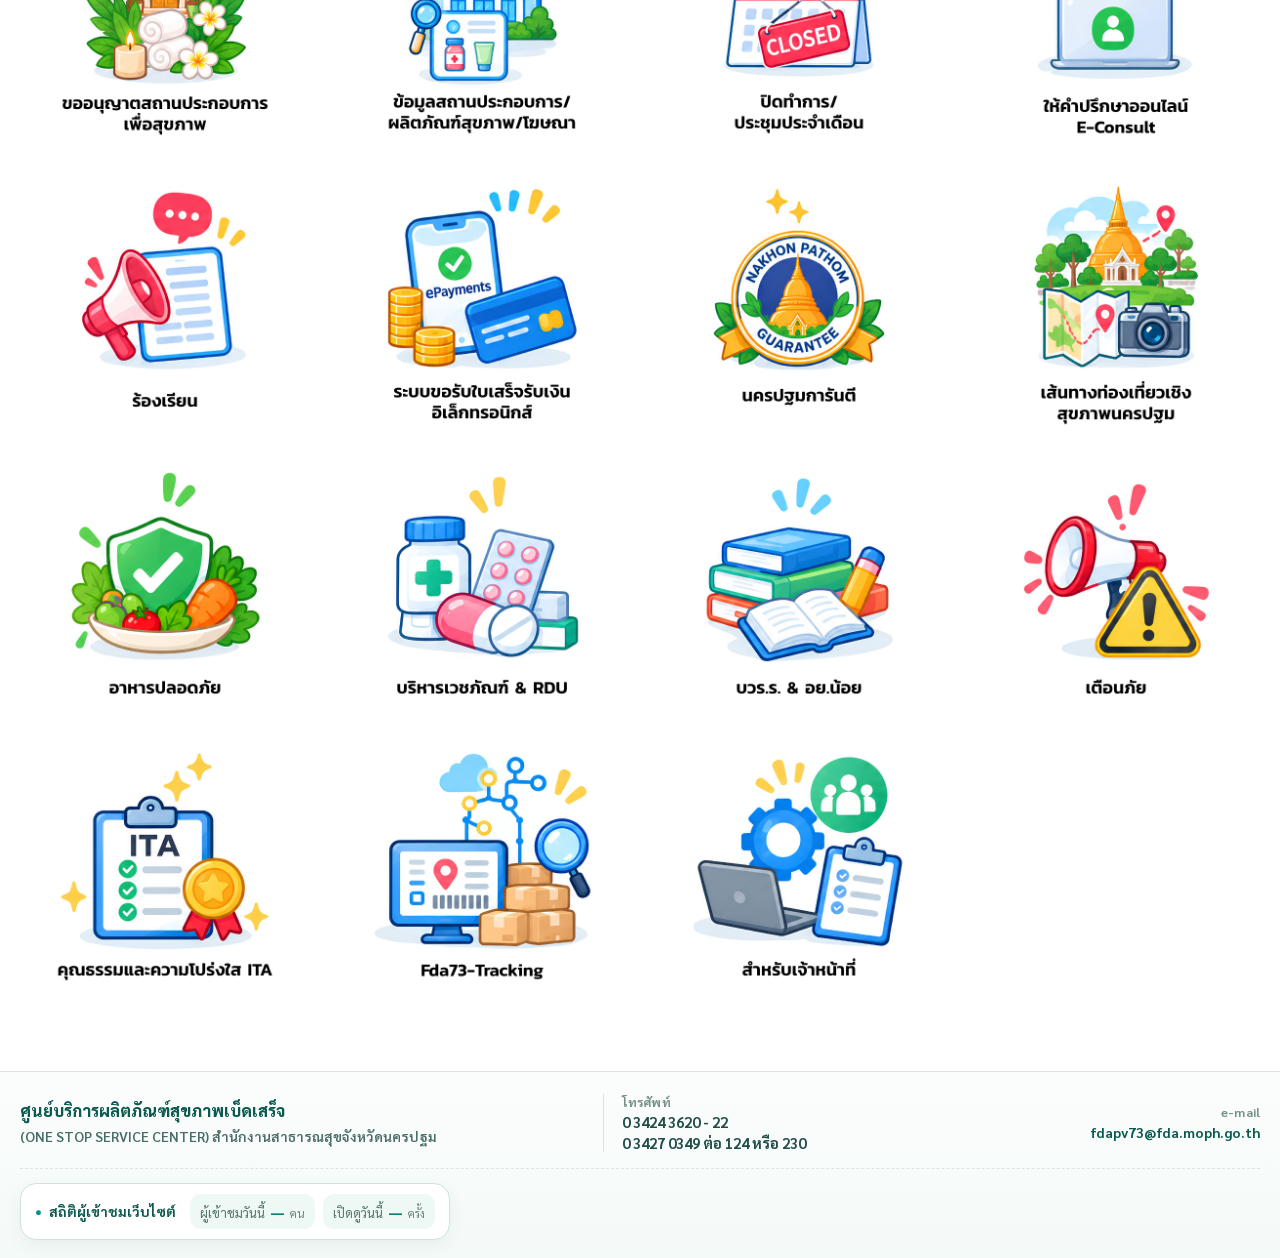
==== commit 0600dbe4: "Force refresh latest footer assets" ====
--- a/index.html
+++ b/index.html
@@ -15,7 +15,7 @@
 
   <link
     rel="stylesheet"
-    href="./styles.css"
+    href="./styles.css?v=20261012-0112"
   >
 </head>
 
@@ -24,7 +24,7 @@
 
 <script>
   const appScript = document.createElement("script");
-  appScript.src = "./app.js?v=" + Date.now();
+  appScript.src = "./app.js?v=20261012-0112";
   document.body.appendChild(appScript);
 </script>
   
--- a/styles.css
+++ b/styles.css
@@ -673,3 +673,255 @@
     width:235px !important;
   }
 }
+
+
+/* Visitor statistics */
+.visitor-stats{
+  display:flex;
+  align-items:center;
+  gap:10px;
+  flex-wrap:wrap;
+  justify-content:center;
+  color:#55736e;
+  font-size:.84rem;
+}
+.visitor-stats span{
+  display:inline-flex;
+  align-items:center;
+  gap:5px;
+  padding:6px 10px;
+  border:1px solid #dce9e6;
+  border-radius:999px;
+  background:#fff;
+}
+.visitor-stats strong{
+  color:#083f3b;
+  font-weight:800;
+}
+@media(max-width:700px){
+  .simple-footer .container{
+    flex-wrap:wrap;
+    justify-content:center;
+    padding:12px 0;
+    gap:10px;
+    text-align:center;
+  }
+  .visitor-stats{
+    width:100%;
+  }
+}
+
+
+.footer-contact{
+  display:flex;
+  flex-direction:column;
+  gap:4px;
+  color:#58736f;
+  line-height:1.55;
+}
+.footer-contact strong{
+  color:#174f48;
+  font-weight:800;
+}
+.footer-contact a{
+  color:#0b7f72;
+  text-decoration:none;
+  font-weight:700;
+}
+.footer-contact a:hover{
+  text-decoration:underline;
+}
+@media(max-width:700px){
+  .footer-contact{
+    width:100%;
+    align-items:center;
+    text-align:center;
+  }
+}
+
+
+.footer-email{
+  color:#0b7f72;
+  text-decoration:none;
+  font-weight:700;
+  white-space:nowrap;
+}
+.footer-email:hover{
+  text-decoration:underline;
+}
+@media(max-width:700px){
+  .footer-email{
+    width:100%;
+    text-align:center;
+    white-space:normal;
+  }
+}
+
+
+/* ===== OSSC footer redesign ===== */
+.simple-footer{
+  border-top:1px solid #d8e7e2;
+  background:linear-gradient(180deg,#fbfdfc 0%,#f4faf7 100%);
+}
+.simple-footer .footer-layout{
+  display:block;
+  padding:22px 0 18px;
+}
+.footer-top{
+  display:grid;
+  grid-template-columns:minmax(340px,1.5fr) minmax(260px,.9fr) minmax(250px,.8fr);
+  gap:28px;
+  align-items:center;
+}
+.footer-brand-block{
+  display:flex;
+  flex-direction:column;
+  gap:3px;
+  line-height:1.45;
+}
+.footer-brand-block strong{
+  color:#0b5a4f;
+  font-size:1.02rem;
+  font-weight:800;
+}
+.footer-brand-block span{
+  color:#496c66;
+  font-weight:600;
+}
+.footer-phone{
+  display:flex;
+  flex-direction:column;
+  gap:2px;
+  color:#224e48;
+  padding-left:18px;
+  border-left:1px solid #d7e6e1;
+}
+.footer-label{
+  color:#739089;
+  font-size:.78rem;
+  font-weight:700;
+  text-transform:none;
+  letter-spacing:.01em;
+}
+.footer-phone strong{
+  font-size:.93rem;
+  font-weight:700;
+}
+.footer-email{
+  display:flex;
+  flex-direction:column;
+  gap:3px;
+  color:#0b7f72;
+  text-decoration:none;
+  font-weight:700;
+  justify-self:end;
+  text-align:right;
+}
+.footer-email strong{
+  color:#0b5a4f;
+}
+.footer-email:hover strong{
+  text-decoration:underline;
+}
+.footer-bottom{
+  margin-top:16px;
+  padding-top:14px;
+  border-top:1px dashed #d8e7e2;
+  display:flex;
+  justify-content:flex-start;
+}
+.visitor-panel{
+  display:inline-flex;
+  align-items:center;
+  gap:14px;
+  padding:10px 14px;
+  border:1px solid #cfe3dc;
+  border-radius:16px;
+  background:#fff;
+  box-shadow:0 6px 18px rgba(20,76,67,.06);
+}
+.visitor-panel-title{
+  display:flex;
+  align-items:center;
+  gap:7px;
+  color:#0b5a4f;
+  white-space:nowrap;
+}
+.visitor-dot{
+  color:#0a8f84;
+  font-size:.72rem;
+}
+.visitor-panel-title strong{
+  font-size:.87rem;
+}
+.visitor-metrics{
+  display:flex;
+  gap:8px;
+}
+.visitor-metric{
+  display:grid;
+  grid-template-columns:auto auto auto;
+  align-items:baseline;
+  gap:5px;
+  padding:7px 10px;
+  border-radius:11px;
+  background:#eef8f4;
+  color:#55736e;
+  font-size:.79rem;
+}
+.visitor-metric strong{
+  color:#0a7f72;
+  font-size:1rem;
+  font-weight:900;
+  min-width:1.2ch;
+  text-align:center;
+}
+.visitor-metric small{
+  color:#6c8680;
+  font-size:.72rem;
+}
+@media(max-width:980px){
+  .footer-top{
+    grid-template-columns:1fr 1fr;
+  }
+  .footer-email{
+    grid-column:1 / -1;
+    justify-self:start;
+    text-align:left;
+  }
+}
+@media(max-width:700px){
+  .simple-footer .footer-layout{
+    padding:18px 14px;
+  }
+  .footer-top{
+    grid-template-columns:1fr;
+    gap:14px;
+    text-align:center;
+  }
+  .footer-phone{
+    padding-left:0;
+    border-left:0;
+  }
+  .footer-email{
+    grid-column:auto;
+    justify-self:center;
+    text-align:center;
+    width:auto;
+  }
+  .footer-bottom{
+    justify-content:center;
+  }
+  .visitor-panel{
+    width:100%;
+    flex-direction:column;
+    align-items:stretch;
+  }
+  .visitor-panel-title{
+    justify-content:center;
+  }
+  .visitor-metrics{
+    justify-content:center;
+    flex-wrap:wrap;
+  }
+}
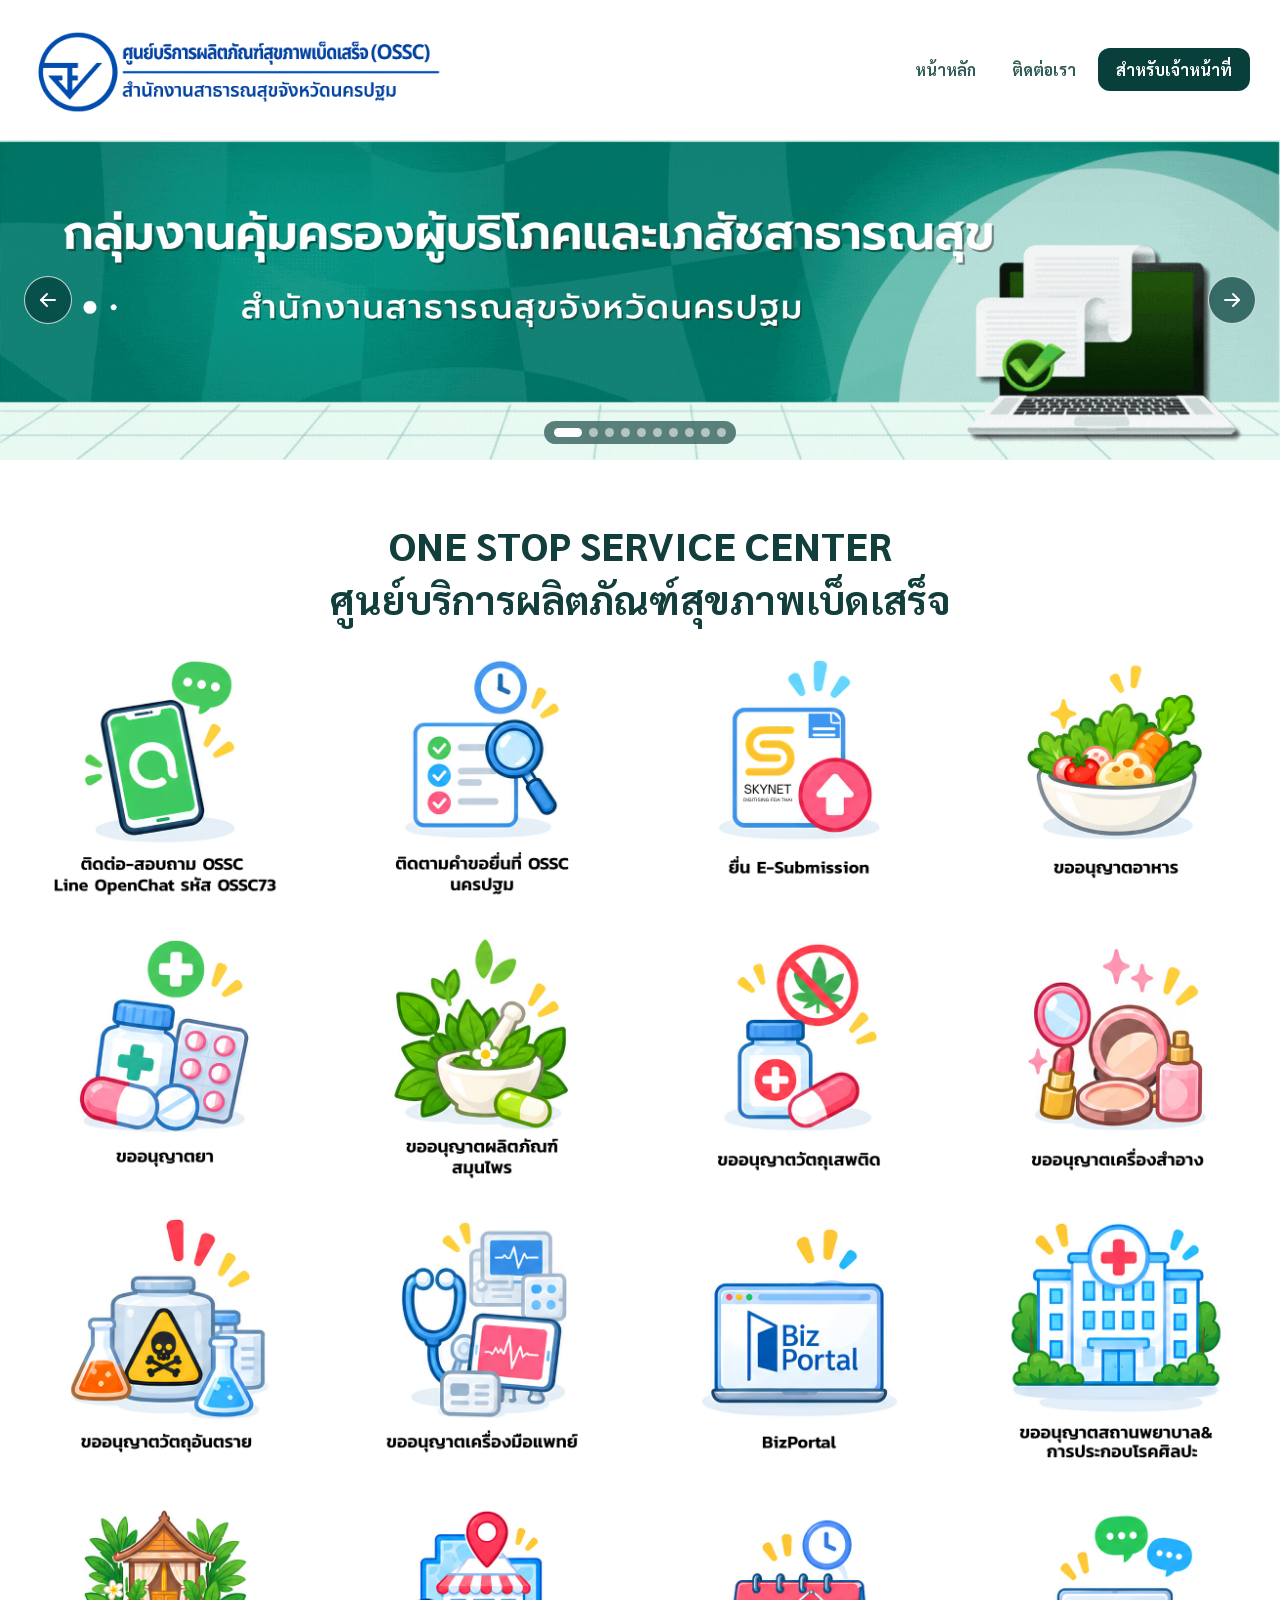
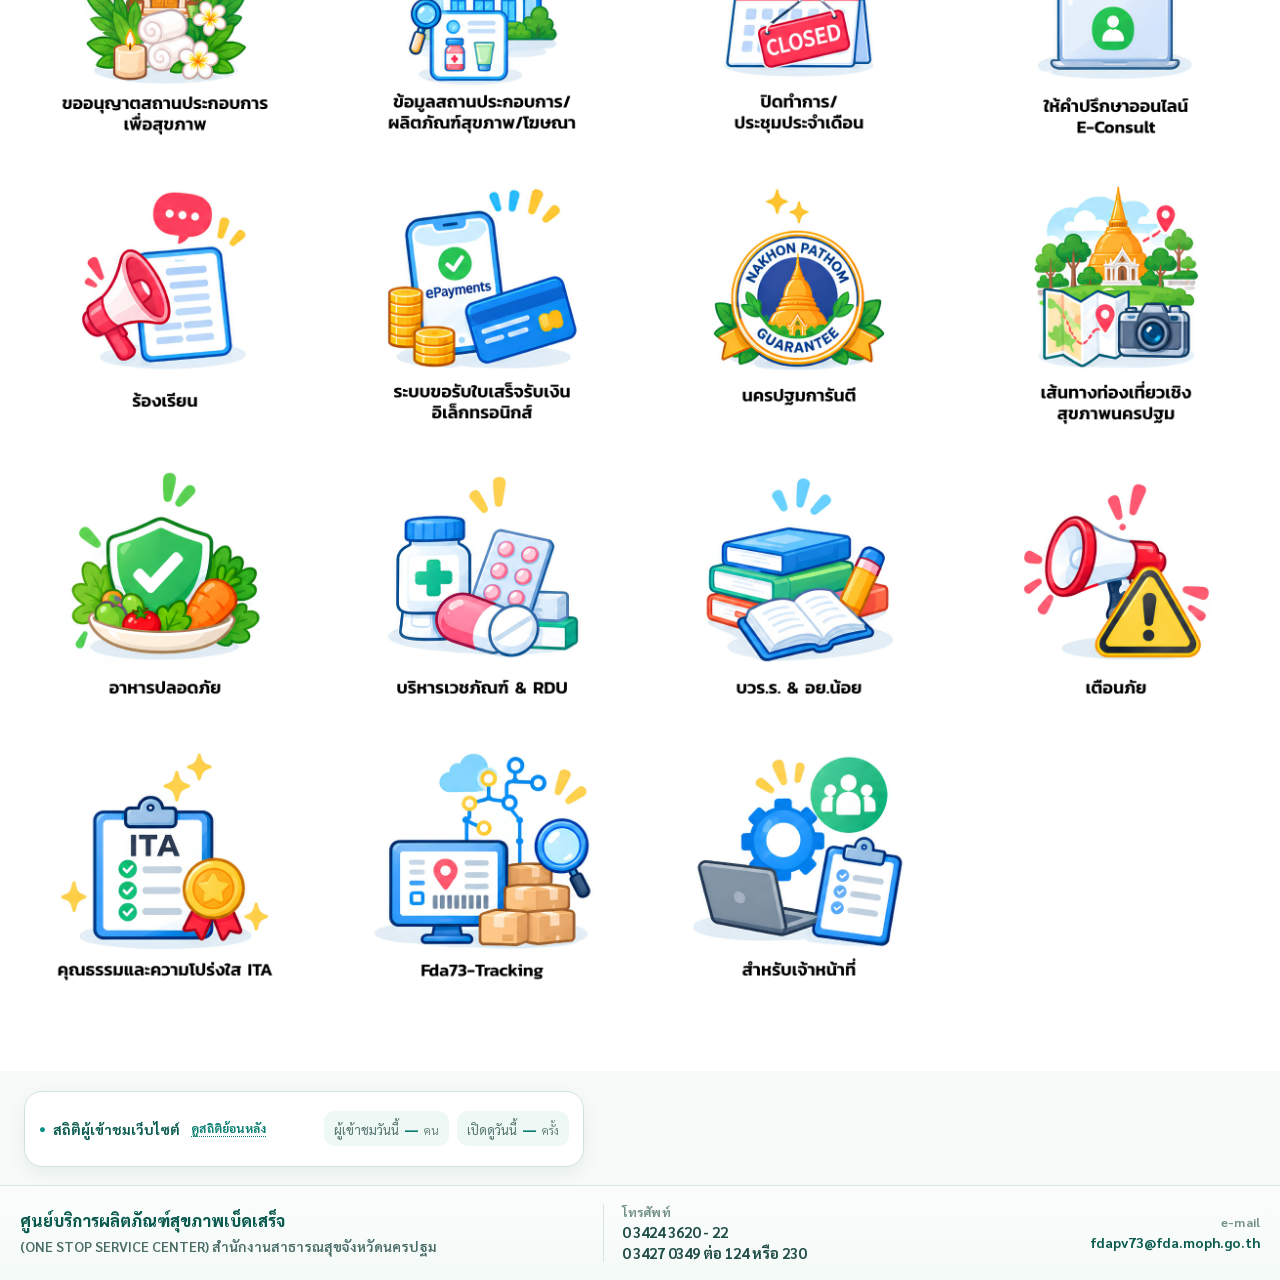
==== commit 0b24f255: "Refresh frontend asset cache version" ====
--- a/index.html
+++ b/index.html
@@ -15,7 +15,7 @@
 
   <link
     rel="stylesheet"
-    href="./styles.css?v=20261012-0112"
+    href="./styles.css?v=20261012-0133"
   >
 </head>
 
@@ -24,7 +24,7 @@
 
 <script>
   const appScript = document.createElement("script");
-  appScript.src = "./app.js?v=20261012-0112";
+  appScript.src = "./app.js?v=20261012-0133";
   document.body.appendChild(appScript);
 </script>
   
--- a/styles.css
+++ b/styles.css
@@ -925,3 +925,120 @@
     flex-wrap:wrap;
   }
 }
+
+
+/* ===== Visitor strip separated from footer ===== */
+.visitor-strip{
+  background:#f7fbf9;
+  border-top:1px solid #d8e7e2;
+  padding:14px 0 12px;
+}
+.visitor-strip .container{
+  display:flex;
+  justify-content:flex-start;
+}
+.simple-footer .footer-layout{
+  padding:18px 0 18px;
+}
+.simple-footer .footer-top{
+  margin:0;
+}
+.simple-footer .footer-bottom{
+  display:none !important;
+}
+@media(max-width:700px){
+  .visitor-strip .container{
+    justify-content:center;
+    padding:0 14px;
+  }
+}
+
+
+/* ===== Compact standalone visitor statistics ===== */
+.visitor-strip{
+  background:transparent !important;
+  border-top:0 !important;
+  padding:20px 0 18px !important;
+}
+.visitor-strip .container{
+  display:flex !important;
+  justify-content:flex-start !important;
+}
+.visitor-panel{
+  width:min(560px,100%);
+  min-height:76px;
+  display:flex;
+  align-items:center;
+  justify-content:space-between;
+  gap:14px;
+  padding:12px 14px;
+  border:1px solid #cfe3dc;
+  border-radius:18px;
+  background:#fff;
+  box-shadow:0 7px 20px rgba(20,76,67,.07);
+}
+.visitor-panel-title{
+  display:flex;
+  align-items:center;
+  gap:7px;
+  flex-wrap:wrap;
+}
+.visitor-history-link{
+  margin-left:4px;
+  color:#0a7f72;
+  font-size:.76rem;
+  font-weight:700;
+  text-decoration:none;
+  border-bottom:1px dotted #0a7f72;
+}
+.visitor-history-link:hover{
+  color:#075f56;
+}
+@media(max-width:700px){
+  .visitor-strip .container{
+    justify-content:center !important;
+  }
+  .visitor-panel{
+    width:100%;
+  }
+}
+
+
+/* ===== Align visitor statistics card to left ===== */
+.visitor-strip .container{
+  justify-content:flex-start !important;
+  margin-left:auto;
+  margin-right:auto;
+}
+.visitor-panel{
+  margin-left:0 !important;
+  margin-right:auto !important;
+}
+@media(min-width:701px){
+  .visitor-strip .container{
+    padding-left:0 !important;
+  }
+}
+
+
+/* ===== Pin visitor statistics to real left edge ===== */
+.visitor-strip{
+  width:100% !important;
+}
+.visitor-strip .container{
+  width:100% !important;
+  max-width:none !important;
+  margin:0 !important;
+  padding-left:24px !important;
+  padding-right:24px !important;
+  justify-content:flex-start !important;
+}
+.visitor-panel{
+  margin:0 !important;
+}
+@media(max-width:700px){
+  .visitor-strip .container{
+    padding-left:14px !important;
+    padding-right:14px !important;
+  }
+}
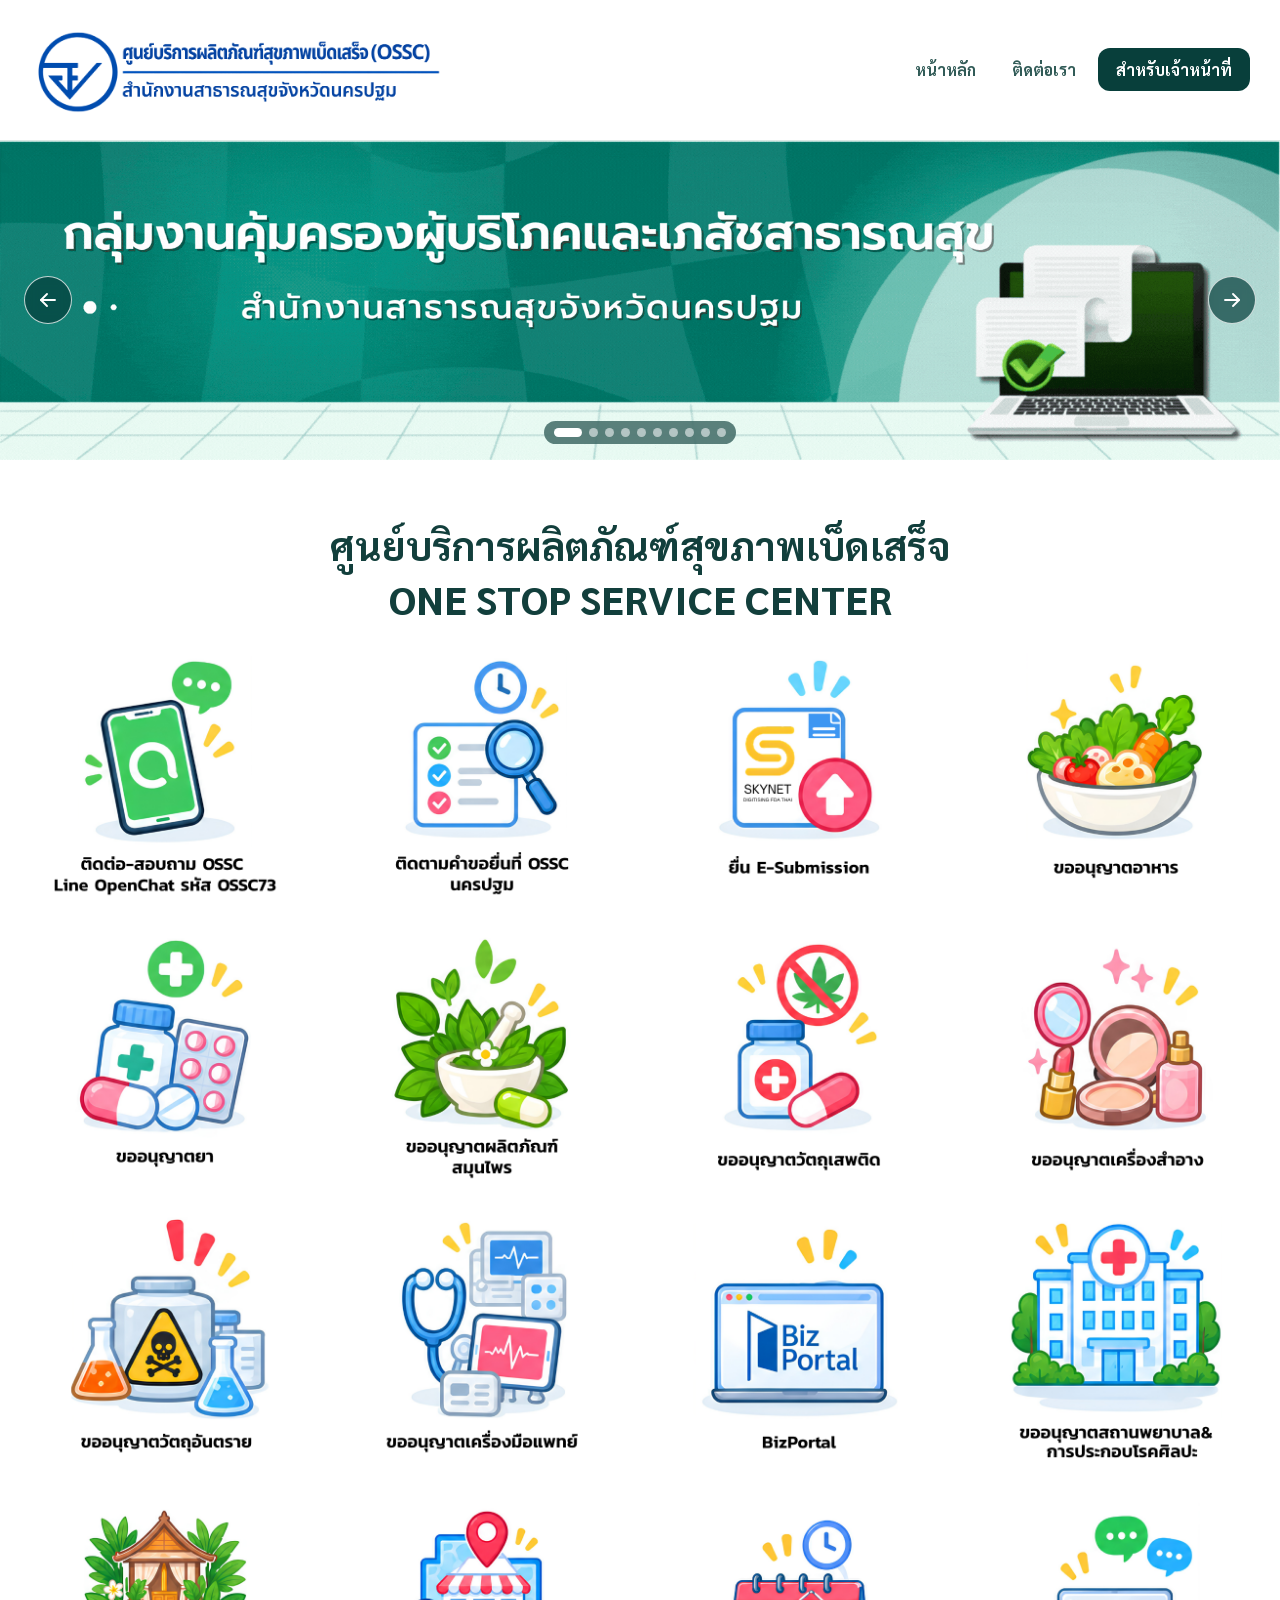
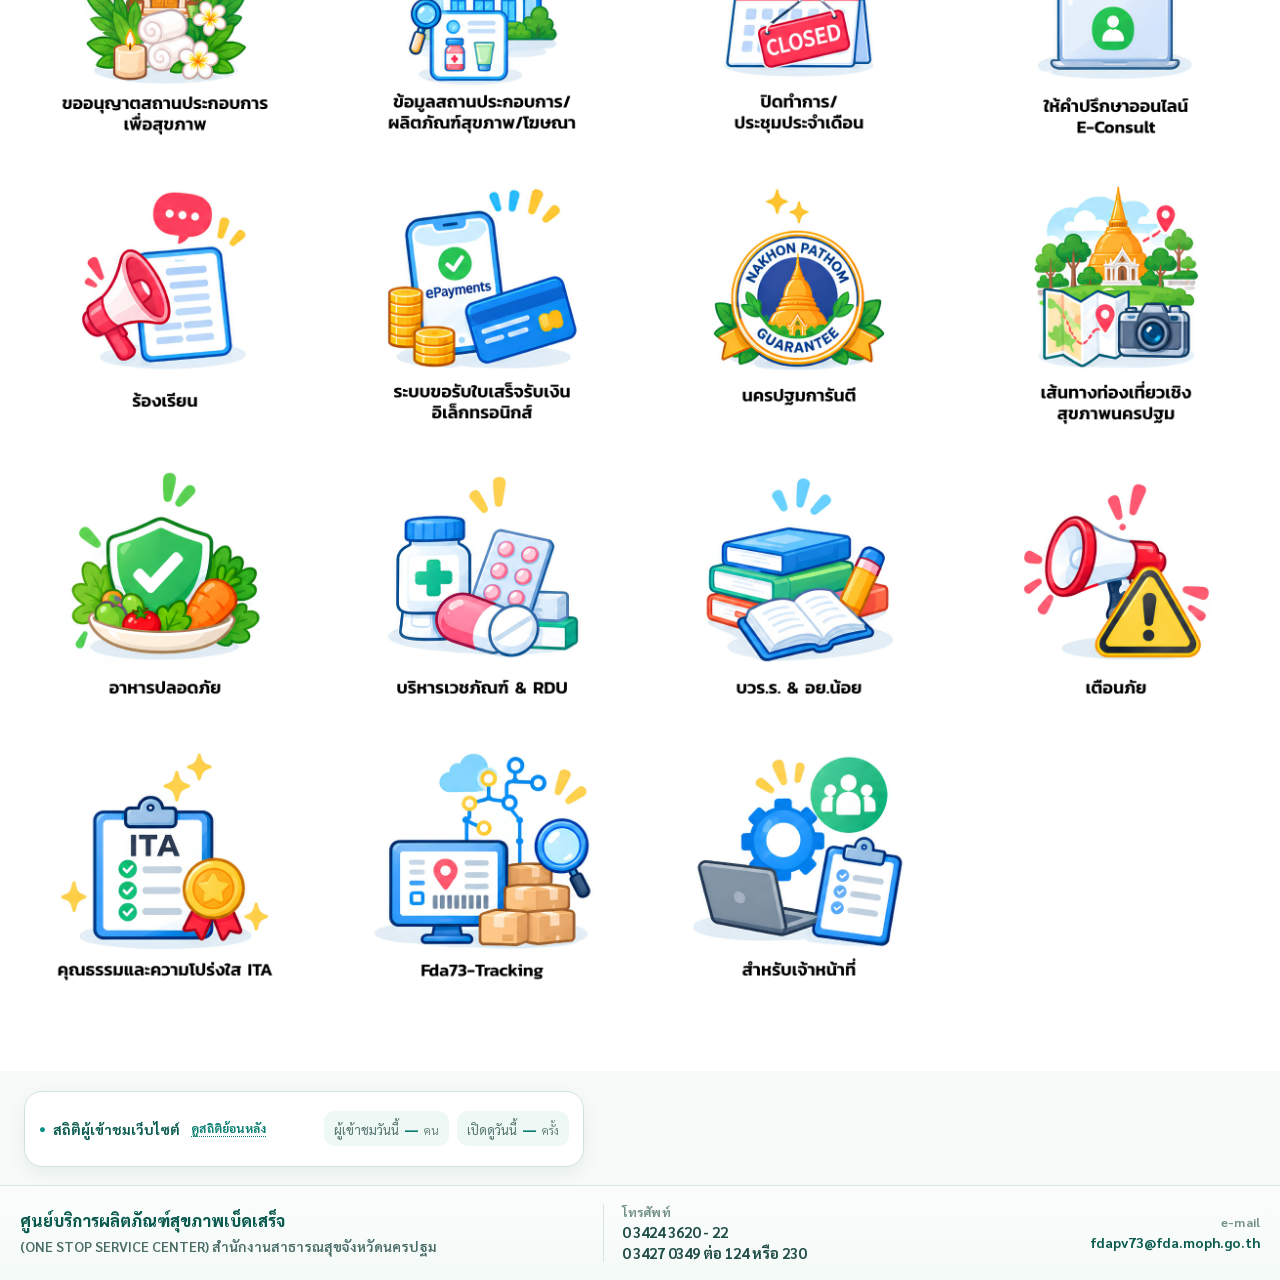
==== commit d2eb0c02: "Bust app.js cache after heading update" ====
--- a/index.html
+++ b/index.html
@@ -24,7 +24,7 @@
 
 <script>
   const appScript = document.createElement("script");
-  appScript.src = "./app.js?v=20261012-0133";
+  appScript.src = "./app.js?v=20261016-0649";
   document.body.appendChild(appScript);
 </script>
   
